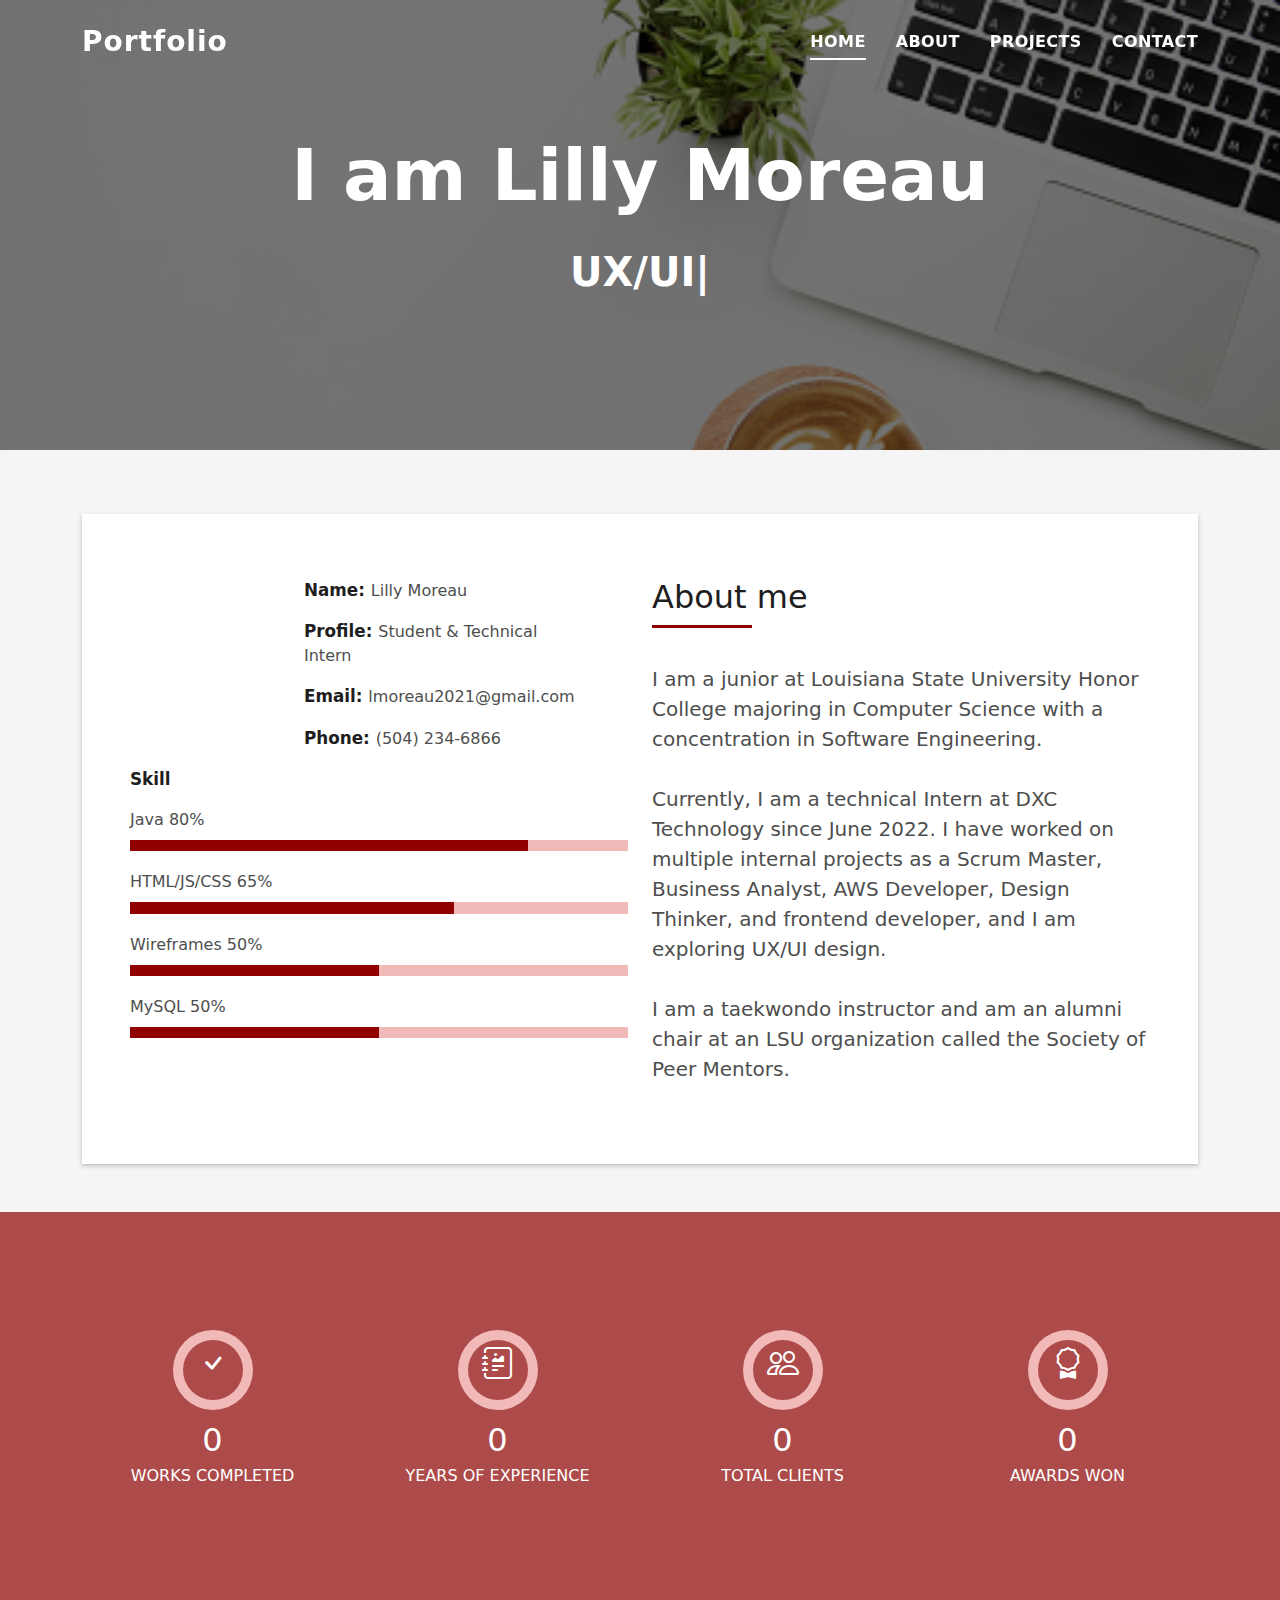
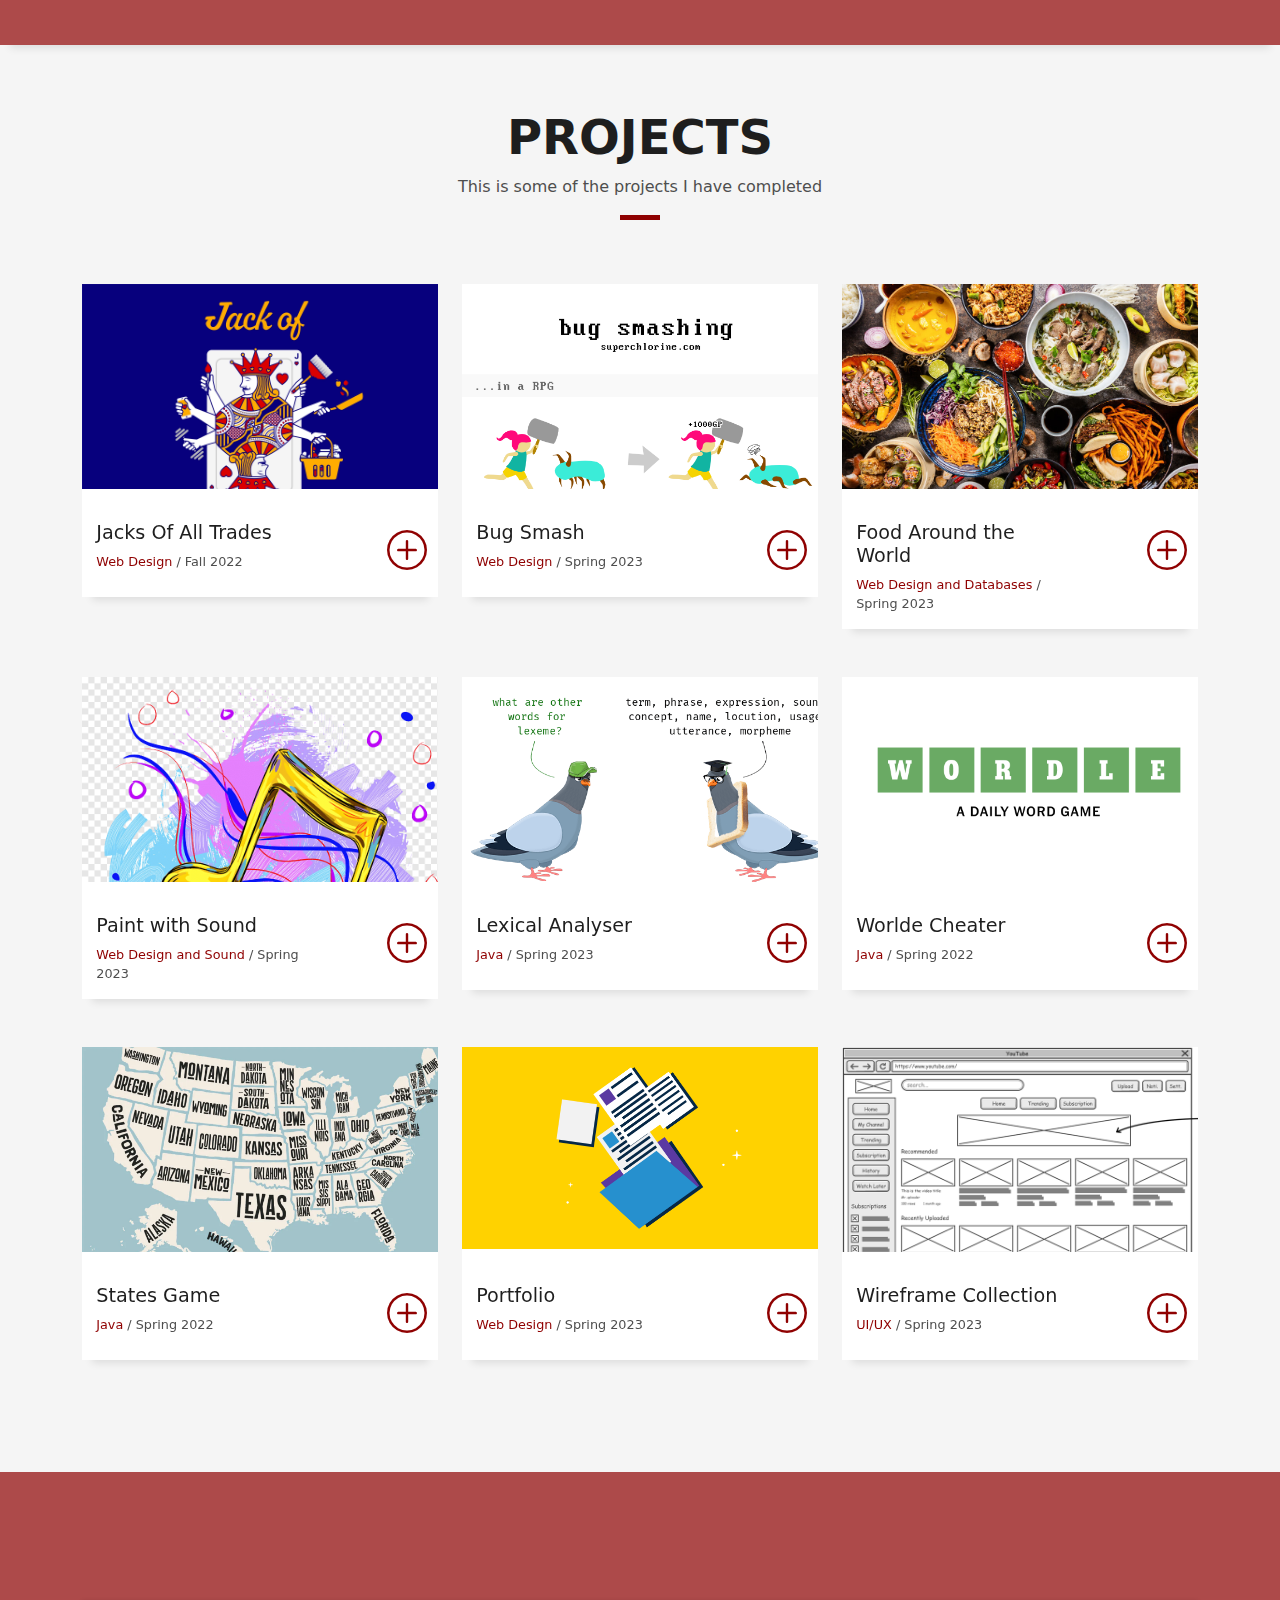
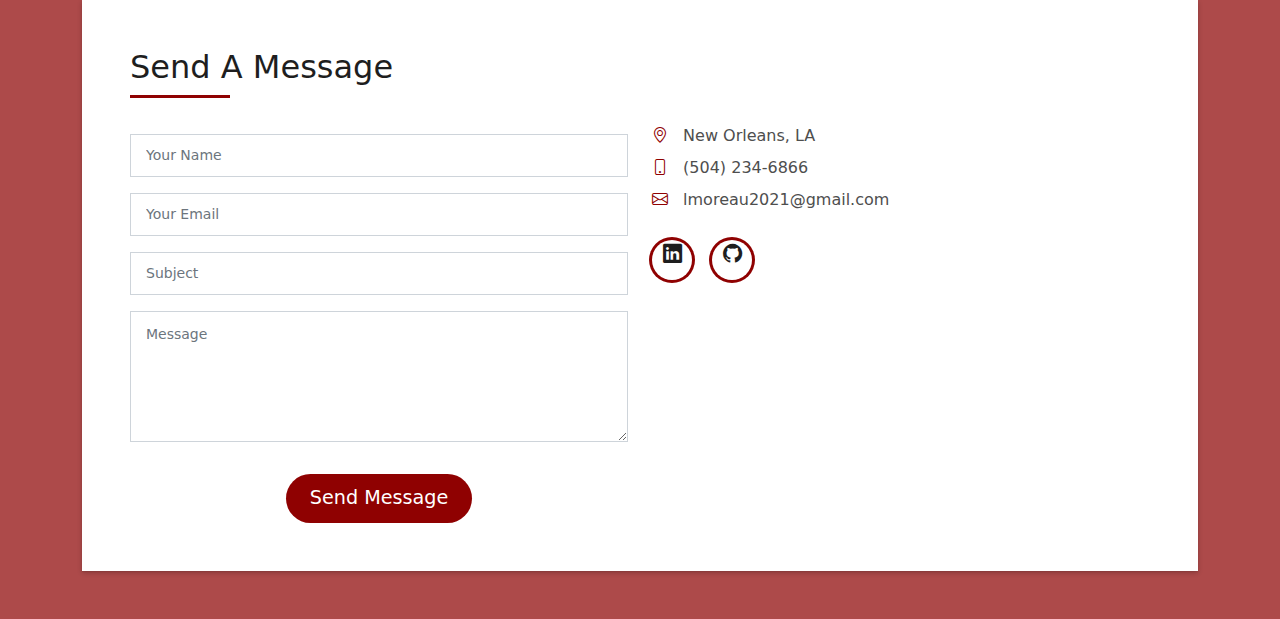
==== index.html @ e2aa398f "intial push version 5" ====
<!DOCTYPE html>
<html lang="en">

<head>
  <meta charset="utf-8">
  <meta content="width=device-width, initial-scale=1.0" name="viewport">

  <title>Lilly's Portfolio</title>
  <meta content="" name="description">
  <meta content="" name="keywords">

  <!-- Favicons -->
  <link href="assets/img/favicon.png" rel="icon">
  <link href="assets/img/apple-touch-icon.png" rel="apple-touch-icon">

  <!-- Vendor CSS Files -->
  <link href="assets/vendor/bootstrap/css/bootstrap.min.css" rel="stylesheet">
  <link href="assets/vendor/bootstrap-icons/bootstrap-icons.css" rel="stylesheet">
  <link href="assets/vendor/glightbox/css/glightbox.min.css" rel="stylesheet">
  <link href="assets/vendor/swiper/swiper-bundle.min.css" rel="stylesheet">

  <!-- Template Main CSS File -->
  <link href="assets/css/style.css" rel="stylesheet">
  
  <script src="assets/js/project.json"></script>
</head>

<body>

  <!-- ======= Header ======= -->
  <header id="header" class="fixed-top">
    <div class="container d-flex align-items-center justify-content-between">

      <h1 class="logo"><a href="index.html">Portfolio</a></h1>
      <!-- Uncomment below if you prefer to use an image logo -->
      <!-- <a href="index.html" class="logo"><img src="assets/img/logo.png" alt="" class="img-fluid"></a>-->

      <nav id="navbar" class="navbar">
        <ul>
          <li><a class="nav-link scrollto active" href="#hero">Home</a></li>
          <li><a class="nav-link scrollto" href="#about">About</a></li>
          <li><a class="nav-link scrollto" href="#projects">Projects</a></li>
          <li><a class="nav-link scrollto" href="#contact">Contact</a></li>
        </ul>
        <i class="bi bi-list mobile-nav-toggle"></i>
      </nav><!-- .navbar -->

    </div>
  </header><!-- End Header -->

  <!-- ======= Hero Section ======= -->
  <div id="hero" class="hero route bg-image" style="background-image: url(assets/img/background.jpg); max-height: 450px">
    <div class="overlay-itro"></div>
    <div class="hero-content display-table">
      <div class="table-cell">
        <div class="container">
          <!--<p class="display-6 color-d">Hello, world!</p>-->
          <h1 class="hero-title mb-4">I am Lilly Moreau</h1>
          <p class="hero-subtitle"><span class="typed" data-typed-items="UX/UI Designer, Developer, Student, Creator, Programmer, Scrum Master"></span></p>
          <!-- <p class="pt-3"><a class="btn btn-primary btn js-scroll px-4" href="#about" role="button">Learn More</a></p> -->
        </div>
      </div>
    </div>
  </div><!-- End Hero Section -->

  <main id="main">

    <!-- ======= About Section ======= -->
    <section id="about" class="about-mf sect-pt4 route">
      <div class="container">
        <div class="row">
          <div class="col-sm-12">
            <div class="box-shadow-full">
              <div class="row">
                <div class="col-md-6">
                  <div class="row">
                    <div class="col-sm-6 col-md-4">
                      <div class="about-img">
                        <img src="assets/img/profile.jpg" class="img-fluid rounded b-shadow-a" alt="">
                      </div>
                    </div>
                    <div class="col-sm-6 col-md-7">
                      <div class="about-info">
                        <p><span class="title-s">Name: </span> <span>Lilly Moreau</span></p>
                        <p><span class="title-s">Profile: </span> <span>Student & Technical Intern</span></p>
                        <p><span class="title-s">Email: </span> <span>lmoreau2021@gmail.com</span></p>
                        <p><span class="title-s">Phone: </span> <span>(504) 234-6866</span></p>
                      </div>
                    </div>
                  </div>
                  <div class="skill-mf">
                    <p class="title-s">Skill</p>
                    <span>Java</span> <span class="pull-right">80%</span>
                    <div class="progress">
                      <div class="progress-bar" role="progressbar" style="width: 80%;" aria-valuenow="85" aria-valuemin="0" aria-valuemax="100"></div>
                    </div>
                    <span>HTML/JS/CSS</span> <span class="pull-right">65%</span>
                    <div class="progress">
                      <div class="progress-bar" role="progressbar" style="width: 65%" aria-valuenow="75" aria-valuemin="0" aria-valuemax="100"></div>
                    </div>
                    <span>Wireframes</span> <span class="pull-right">50%</span>
                    <div class="progress">
                      <div class="progress-bar" role="progressbar" style="width: 50%" aria-valuenow="50" aria-valuemin="0" aria-valuemax="100"></div>
                    </div>
                    <span>MySQL</span> <span class="pull-right">50%</span>
                    <div class="progress">
                      <div class="progress-bar" role="progressbar" style="width: 50%" aria-valuenow="90" aria-valuemin="0" aria-valuemax="100"></div>
                    </div>
                  </div>
                </div>
                <div class="col-md-6">
                  <div class="about-me pt-4 pt-md-0">
                    <div class="title-box-2">
                      <h5 class="title-left">
                        About me
                      </h5>
                    </div>
                    <p class="lead">
                      I am a junior at Louisiana State University Honor College majoring in Computer Science with a concentration in Software Engineering. <br><br>Currently, I am a technical Intern at DXC Technology since June 2022. I have worked on multiple internal projects as a Scrum Master, Business Analyst, AWS Developer, Design Thinker, and frontend developer, and I am exploring UX/UI design. <br><br>I am a taekwondo instructor and am an alumni chair at an LSU organization called the Society of Peer Mentors.
                    </p>
    
                  </div>
                </div>
              </div>
            </div>
          </div>
        </div>
      </div>
    </section><!-- End About Section -->

    <!-- ======= Counter Section ======= -->
    <div class="section-counter paralax-mf bg-image" style="background-image: url(assets/img/counters-bg.jpg)">
      <div class="overlay-mf"></div>
      <div class="container position-relative">
        <div class="row">
          <div class="col-sm-3 col-lg-3">
            <div class="counter-box counter-box pt-4 pt-md-0">
              <div class="counter-ico">
                <span class="ico-circle"><i class="bi bi-check"></i></span>
              </div>
              <div class="counter-num">
                <p data-purecounter-start="0" data-purecounter-end="50" data-purecounter-duration="1" class="counter purecounter"></p>
                <span class="counter-text">WORKS COMPLETED</span>
              </div>
            </div>
          </div>
          <div class="col-sm-3 col-lg-3">
            <div class="counter-box pt-4 pt-md-0">
              <div class="counter-ico">
                <span class="ico-circle"><i class="bi bi-journal-richtext"></i></span>
              </div>
              <div class="counter-num">
                <p data-purecounter-start="0" data-purecounter-end="5" data-purecounter-duration="1" class="counter purecounter"></p>
                <span class="counter-text">YEARS OF EXPERIENCE</span>
              </div>
            </div>
          </div>
          <div class="col-sm-3 col-lg-3">
            <div class="counter-box pt-4 pt-md-0">
              <div class="counter-ico">
                <span class="ico-circle"><i class="bi bi-people"></i></span>
              </div>
              <div class="counter-num">
                <p data-purecounter-start="0" data-purecounter-end="3" data-purecounter-duration="1" class="counter purecounter"></p>
                <span class="counter-text">TOTAL CLIENTS</span>
              </div>
            </div>
          </div>
          <div class="col-sm-3 col-lg-3">
            <div class="counter-box pt-4 pt-md-0">
              <div class="counter-ico">
                <span class="ico-circle"><i class="bi bi-award"></i></span>
              </div>
              <div class="counter-num">
                <p data-purecounter-start="0" data-purecounter-end="28" data-purecounter-duration="1" class="counter purecounter"></p>
                <span class="counter-text">AWARDS WON</span>
              </div>
            </div>
          </div>
        </div>
      </div>
    </div><!-- End Counter Section -->

    <!-- ======= Portfolio Section ======= -->
    <section id="projects" class="portfolio-mf sect-pt4 route">
      <div class="container">
        <div class="row">
          <div class="col-sm-12">
            <div class="title-box text-center">
              <h3 class="title-a">
                Projects
              </h3>
              <p class="subtitle-a">
                This is some of the projects I have completed
              </p>
              <div class="line-mf"></div>
            </div>
          </div>
        </div>
        <div class="row">
          <div id="projects-list"></div>
          <script>
            fetch("assets/js/project.json")
              .then(response => response.json())
              .then(data => {
                const projectsList1 = document.getElementById("projects-list");
                let count = 0;
                let row;
                for (const project in data) {
                  const projectData = data[project];
                  if (count % 3 === 0) {
                    row = document.createElement("div");
                    row.className = "row";
                    projectsList1.appendChild(row);
                  }
                  const projectElement = document.createElement("div");
                  projectElement.className = "col-md-4";
                  console.log(project)
                  projectElement.innerHTML = 
                  `                
                      <div class="work-box">
                        <a href="assets/img/${projectData.img}" data-gallery="portfolioGallery" class="portfolio-lightbox">
                          <div class="work-img">
                            <img src="assets/img/${projectData.img}" alt="" class="img-fluid">
                          </div>
                        </a>
                        <div class="work-content">
                          <div class="row">
                            <div class="col-sm-8">
                              <h2 class="w-title">${projectData.title}</h2>
                              <div class="w-more">
                                <span class="w-ctegory">${projectData.category}</span> / <span class="w-date">${projectData.date}</span>
                              </div>
                            </div>
                            <div class="col-sm-4">
                              <div class="w-like">
                                <a href="portfolio-details.html?${project}"> <span class="bi bi-plus-circle"></span></a>
                              </div>
                            </div>
                          </div>
                        </div>
                      </div>
                   
                  `;
                  row.appendChild(projectElement);
                  count++;
              }          
              }).catch(error => console.error(error));
              
     
        </script>
      
        </div>
      </div>
    </section><!-- End Portfolio Section -->
    
    <!-- ======= Testimonials Section =======
    <div class="testimonials paralax-mf bg-image" style="background-image: url(assets/img/overlay-bg.jpg)">
      <div class="overlay-mf"></div>
      <div class="container">
        <div class="row">
          <div class="col-md-12">

            <div class="testimonials-slider swiper" data-aos="fade-up" data-aos-delay="100">
              <div class="swiper-wrapper">

                <div class="swiper-slide">
                  <div class="testimonial-box">
                    <div class="author-test">
                      <img src="assets/img/testimonial-2.jpg" alt="" class="rounded-circle b-shadow-a">
                      <span class="author">Xavi Alonso</span>
                    </div>
                    <div class="content-test">
                      <p class="description lead">
                        Curabitur arcu erat, accumsan id imperdiet et, porttitor at sem. Lorem ipsum dolor sit amet,
                        consectetur adipiscing elit.
                      </p>
                    </div>
                  </div>
                </div>

                <div class="swiper-slide">
                  <div class="testimonial-box">
                    <div class="author-test">
                      <img src="assets/img/testimonial-4.jpg" alt="" class="rounded-circle b-shadow-a">
                      <span class="author">Marta Socrate</span>
                    </div>
                    <div class="content-test">
                      <p class="description lead">
                        Curabitur arcu erat, accumsan id imperdiet et, porttitor at sem. Lorem ipsum dolor sit amet,
                        consectetur adipiscing elit.
                      </p>
                    </div>
                  </div>
                </div>
              </div>
              <div class="swiper-pagination"></div>
            </div>
          <div id="testimonial-mf" class="owl-carousel owl-theme">
          
        </div> 
          </div>
        </div>
      </div>
    </div> End Testimonials Section -->

    <!-- ======= Contact Section ======= -->
    <section id="contact" class="paralax-mf footer-paralax bg-image sect-mt4 route" style="background-image: url(assets/img/overlay-bg.jpg)">
      <div class="overlay-mf"></div>
      <div class="container">
        <div class="row">
          <div class="col-sm-12">
            <div class="contact-mf">
              <div id="contact" class="box-shadow-full">
                <div class="row">
                  <div class="col-md-6">
                    <div class="title-box-2">
                      <h5 class="title-left">
                        Send A Message
                      </h5>
                    </div>
                    <div>
                      <form action="forms/contact.php" method="post" role="form" class="php-email-form">
                        <div class="row">
                          <div class="col-md-12 mb-3">
                            <div class="form-group">
                              <input type="text" name="name" class="form-control" id="name" placeholder="Your Name" required>
                            </div>
                          </div>
                          <div class="col-md-12 mb-3">
                            <div class="form-group">
                              <input type="email" class="form-control" name="email" id="email" placeholder="Your Email" required>
                            </div>
                          </div>
                          <div class="col-md-12 mb-3">
                            <div class="form-group">
                              <input type="text" class="form-control" name="subject" id="subject" placeholder="Subject" required>
                            </div>
                          </div>
                          <div class="col-md-12">
                            <div class="form-group">
                              <textarea class="form-control" name="message" rows="5" placeholder="Message" required></textarea>
                            </div>
                          </div>
                          <div class="col-md-12 text-center my-3">
                            <div class="loading">Loading</div>
                            <div class="error-message"></div>
                            <div class="sent-message">Your message has been sent. Thank you!</div>
                          </div>
                          <div class="col-md-12 text-center">
                            <button type="submit" class="button button-a button-big button-rouded">Send Message</button>
                          </div>
                        </div>
                      </form>
                    </div>
                  </div>
                  <div class="col-md-6">
                    <br>
                    <br>
                    <br>
                    <div class="more-info">
                      <ul class="list-ico">
                        <li><span class="bi bi-geo-alt"></span> New Orleans, LA</li>
                        <li><span class="bi bi-phone"></span> (504) 234-6866</li>
                        <li><span class="bi bi-envelope"></span> lmoreau2021@gmail.com</li>
                      </ul>
                    </div>
                    <div class="socials">
                      <ul>
                        <li><a href="https://www.linkedin.com/in/lillian-moreau-697a34224/"><span class="ico-circle"><i class="bi bi-linkedin"></i></span></a></li>
                        <li><a href="https://github.com/lmoreau21"><span class="ico-circle"><i class="bi bi-github"></i></span></a></li>
                      </ul>
                    </div>
                  </div>
                </div>
              </div>
            </div>
          </div>
        </div>
      </div>
    </section><!-- End Contact Section -->

  </main><!-- End #main -->


  <div id="preloader"></div>
  <a href="#" class="back-to-top d-flex align-items-center justify-content-center"><i class="bi bi-arrow-up-short"></i></a>

  <!-- Vendor JS Files -->
  <script src="assets/vendor/purecounter/purecounter_vanilla.js"></script>
  <script src="assets/vendor/bootstrap/js/bootstrap.bundle.min.js"></script>
  <script src="assets/vendor/glightbox/js/glightbox.min.js"></script>
  <script src="assets/vendor/swiper/swiper-bundle.min.js"></script>
  <script src="assets/vendor/typed.js/typed.min.js"></script>
  <script src="assets/vendor/php-email-form/validate.js"></script>

  <!-- Template Main JS File -->
  <script src="assets/js/main.js"></script>
  
  <script src="assets/js/project.json"></script>

</body>

</html>
---- assets/css/style.css ----
/**
* Template Name: DevFolio
* Updated: Mar 09 2023 with Bootstrap v5.2.3
* Template URL: https://bootstrapmade.com/devfolio-bootstrap-portfolio-html-template/
* Author: BootstrapMade.com
* License: https://bootstrapmade.com/license/
*/

/*--------------------------------------------------------------
# General
--------------------------------------------------------------*/
/* Hide scrollbar for Chrome, Safari and Opera */
.example::-webkit-scrollbar {
  display: none;
}

/* Hide scrollbar for IE, Edge and Firefox */
.example {
  -ms-overflow-style: none;  /* IE and Edge */
  scrollbar-width: none;  /* Firefox */
}

body {
  background-color: #f5f5f5;
  color: #4e4e4e;

}

h1,
h2,
h3,
h4,
h5,
h6 {
  color: #1e1e1e;
}

a {
  color: #1e1e1e;
  text-decoration: none;
  transition: all 0.5s ease-in-out;
}

a:hover {
  color: #8f0101;
  text-decoration: none;
  transition: all 0.5s ease-in-out;
}

.p-r {
  position: relative;
}

.color-a {
  text-decoration: none;
  color: #8f0101;
}

.color-d {
  color: #f5f5f5;
}

.color-text-a {
  text-decoration: none;
  color: #4e4e4e;
}

.box-shadow,
.card-blog,
.work-box,
.service-box,
.paralax-mf {
  box-shadow: 0 13px 8px -10px rgba(0, 0, 0, 0.1);
}

.box-shadow-a,
.button:hover {
  text-decoration: none;
  box-shadow: 0 0 0 4px #cde1f8;
}

.display-5 {
  font-size: 2.5rem;
  font-weight: 300;
  line-height: 1.1;
}

.display-6 {
  font-size: 2rem;
  font-weight: 300;
  line-height: 1.1;
}

.avatar {
  width: 32px;
  height: 32px;
  margin-right: 4px;
  overflow: hidden;
}

.bg-image {
  background-repeat: no-repeat;
  background-attachment: fixed;
  background-size: cover;
  background-position: center center;
}

@media (max-width: 1024px) {
  .bg-image {
    background-attachment: scroll;
  }
}

.overlay-mf {
  background-color: #8f0101;
}

.overlay-mf {
  position: absolute;
  top: 0;
  left: 0px;
  padding: 0;
  height: 100%;
  width: 100%;
  opacity: 0.7;
}

.paralax-mf {
  position: relative;
  padding: 8rem 0;
}

.display-table {
  width: 100%;
  height: 100%;
  display: table;
}

.table-cell {
  display: table-cell;
  vertical-align: middle;
}

/*--/ Sections /--*/
.sect-4 {
  padding: 4rem 0;
}

.sect-pt4 {
  padding-top: 4rem;
}

.sect-mt4 {
  margin-top: 4rem;
}

/*--/ Title s /--*/
.title-s {
  font-weight: 550;
  color: #1e1e1e;
  font-size: 1.05rem;
}

/*--/ Title A /--*/
.title-box {
  margin-bottom: 4rem;
}

.title-a {
  text-decoration: none;
  font-size: 3rem;
  font-weight: bold;
  text-transform: uppercase;
}

.subtitle-a {
  text-decoration: none;
  color: #4e4e4e;
}

.line-mf {
  width: 40px;
  height: 5px;
  background-color: #8f0101;
  margin: 0 auto;
}

/*--/ Title Left /--*/
.title-box-2 {
  margin-bottom: 3rem;
}

.title-left {
  font-size: 2rem;
  position: relative;
}

.title-left:before {
  content: "";
  position: absolute;
  height: 3px;
  background-color: #8f0101;
  width: 100px;
  bottom: -12px;
}

/*------/ Box /------*/
.box-pl2 {
  padding-left: 2rem;
}

.box-shadow-full {
  padding: 3rem 1.25rem;
  position: relative;
  background-color: #fff;
  margin-bottom: 3rem;
  z-index: 2;
  box-shadow: 0 1px 1px 0 rgba(0, 0, 0, 0.06), 0 2px 5px 0 rgba(0, 0, 0, 0.2);
}

@media (min-width: 768px) {
  .box-shadow-full {
    padding: 3rem;
  }
}

/*------/ Socials /------*/
.socials {
  padding: 1.5rem 0;
}

.socials ul li {
  display: inline-block;
}

.socials .ico-circle {
  height: 40px;
  width: 40px;
  font-size: 1.2rem;
  border-radius: 50%;
  line-height: 1.6;
  margin: 0 15px 0 0;
  box-shadow: 0 0 0 3px #8f0101;
  transition: all 500ms ease;
}

.socials .ico-circle:hover {
  background-color: #8f0101;
  color: #fff;
  box-shadow: 0 0 0 3px #cde1f8;
  transition: all 500ms ease;
}

/*------/ Ul resect /------*/
.ul-resect,
.widget-tags ul,
.widget-sidebar .list-sidebar,
.box-comments .list-comments,
.blog-wrapper .post-meta ul,
.list-ico,
.socials ul {
  list-style: none;
  padding-left: 0;
  margin-bottom: 0;
}

.list-ico {
  line-height: 2;
}

.list-ico span {
  color: #8f0101;
  margin-right: 10px;
}

/*------/ Ico Circle /------*/
.ico-circle {
  height: 100px;
  width: 100px;
  font-size: 2rem;
  border-radius: 50%;
  line-height: 1.55;
  margin: 0 auto;
  text-align: center;
  box-shadow: 0 0 0 10px #8f0101;
  display: block;
}

/*------/ Owl Carousel /------*/
.owl-theme .owl-dots {
  text-align: center;
  margin-top: 18px;
}

.owl-theme .owl-dots .owl-dot {
  display: inline-block;
}

.owl-theme .owl-dots .owl-dot span {
  width: 18px;
  height: 7px;
  margin: 5px 5px;
  background: #cde1f8;
  border: 0px solid #cde1f8;
  display: block;
  transition: all 0.6s ease-in-out;
  cursor: pointer;
}

.owl-theme .owl-dots .owl-dot:hover span {
  background-color: #cde1f8;
}

.owl-theme .owl-dots .owl-dot.active span {
  background-color: #1B1B1B;
  width: 25px;
}

/*--/ Scrolltop s /--*/
.scrolltop-mf {
  position: relative;
  display: none;
}

.scrolltop-mf span {
  z-index: 999;
  position: fixed;
  width: 42px;
  height: 42px;
  background-color: #8f0101;
  opacity: 0.7;
  font-size: 1.6rem;
  line-height: 1.5;
  text-align: center;
  color: #fff;
  top: auto;
  left: auto;
  right: 30px;
  bottom: 50px;
  cursor: pointer;
  border-radius: 50%;
}

/*--------------------------------------------------------------
# Back to top button
--------------------------------------------------------------*/
.back-to-top {
  position: fixed;
  visibility: hidden;
  opacity: 0;
  right: 15px;
  bottom: 15px;
  z-index: 996;
  background: #8f0101;
  width: 40px;
  height: 40px;
  border-radius: 50px;
  transition: all 0.4s;
}

.back-to-top i {
  font-size: 28px;
  color: #fff;
  line-height: 0;
}

.back-to-top:hover {
  background: #8f0101;
  color: #fff;
}

.back-to-top.active {
  visibility: visible;
  opacity: 1;
}

/*------/ Prelaoder /------*/
#preloader {
  position: fixed;
  top: 0;
  left: 0;
  right: 0;
  bottom: 0;
  z-index: 9999;
  overflow: hidden;
  background: #fff;
}

#preloader:before {
  content: "";
  position: fixed;
  top: calc(50% - 30px);
  left: calc(50% - 30px);
  border: 6px solid #f2f2f2;
  border-top: 6px solid #8f0101;
  border-radius: 50%;
  width: 60px;
  height: 60px;
  animation: animate-preloader 1s linear infinite;
}

@keyframes animate-preloader {
  0% {
    transform: rotate(0deg);
  }

  100% {
    transform: rotate(360deg);
  }
}

/*------/ Button /------*/
.button {
  display: inline-block;
  padding: 0.3rem 0.6rem;
  text-align: center;
  vertical-align: middle;
  -webkit-user-select: none;
  -moz-user-select: none;
  user-select: none;
  font-size: 1rem;
  border-radius: 0.3rem;
  border: 1px solid transparent;
  transition: all 500ms ease;
  cursor: pointer;
}

.button:focus {
  outline: 0;
}

.button:hover {
  background-color: #8f0101;
  color: #fff;
  transition: all 500ms ease;
}

.button-a {
  text-decoration: none;
  background-color: #8f0101;
  color: #fff;
  border-color: #cde1f8;
}

.button-big {
  padding: 0.9rem 2.3rem;
  font-size: 1.2rem;
}

.button-rouded {
  border-radius: 5rem;
}

.btn-lg {
  padding: 0.5rem 1rem;
  font-size: 1.25rem;
  line-height: 1.5;
  border-radius: 0.3rem;
}

/*--------------------------------------------------------------
# Header
--------------------------------------------------------------*/
#header {
  transition: all 0.5s;
  z-index: 997;
  padding: 20px 0;
}

#header .logo {
  font-size: 28px;
  margin: 0;
  padding: 0;
  font-weight: 600;
  letter-spacing: 1px;
}

#header .logo a {
  color: #fff;
}

#header .logo img {
  max-height: 40px;
}

#header.header-scrolled {
  background: rgba(0, 0, 0, 0.9);
  padding: 12px 0;
}

/*--------------------------------------------------------------
# Navigation Menu
--------------------------------------------------------------*/
/**
* Desktop Navigation 
*/
.navbar {
  padding: 0;
}

.navbar ul {
  margin: 0;
  padding: 0;
  display: flex;
  list-style: none;
  align-items: center;
}

.navbar li {
  position: relative;
}

.navbar>ul>li {
  white-space: nowrap;
  padding: 10px 0 10px 30px;
}

.navbar a,
.navbar a:focus {
  display: flex;
  align-items: center;
  justify-content: space-between;
  color: #fff;
  font-size: 16px;
  font-weight: 600;
  padding: 0;
  white-space: nowrap;
  transition: 0.3s;
  letter-spacing: 0.4px;
  position: relative;
  text-transform: uppercase;
}

.navbar a i,
.navbar a:focus i {
  font-size: 12px;
  line-height: 0;
  margin-left: 5px;
}

.navbar>ul>li>a:before {
  content: "";
  position: absolute;
  width: 100%;
  height: 2px;
  bottom: -6px;
  left: 0;
  width: 0;
  background-color: #fff;
  visibility: hidden;
  transition: all 0.3s ease-in-out 0s;
}

.navbar a:hover:before,
.navbar li:hover>a:before,
.navbar .active:before {
  visibility: visible;
  width: 100%;
}

.navbar a:hover,
.navbar .active,
.navbar .active:focus,
.navbar li:hover>a {
  color: #fff;
}

/**
* Mobile Navigation 
*/
.mobile-nav-toggle {
  color: #fff;
  font-size: 28px;
  cursor: pointer;
  display: none;
  line-height: 0;
  transition: 0.5s;
}

@media (max-width: 600px) {
  .mobile-nav-toggle {
    display: block;
  }

  .navbar ul {
    display: none;
  }
}

.navbar-mobile {
  position: fixed;
  overflow: hidden;
  top: 0;
  width: 150px;
  height: 260px;
  right: 0;
  
  background: rgba(78, 78, 78, 0.9);
  transition: 0.3s;
  z-index: 999;
}

.navbar-mobile .mobile-nav-toggle {
  position: absolute;
  top: 15px;
  right: 15px;
}

.navbar-mobile ul {
  display: block;
  position: absolute;
  top: 55px;
  right: 15px;
  bottom: 15px;
  left: 15px;
  padding: 10px 0;
  background-color: #fff;
  overflow-y: auto;
  transition: 0.3s;
}

.navbar-mobile>ul>li {
  padding: 0;
}

.navbar-mobile a:hover:before,
.navbar-mobile li:hover>a:before,
.navbar-mobile .active:before {
  visibility: hidden;
}

.navbar-mobile a,
.navbar-mobile a:focus {
  padding: 10px 20px;
  font-size: 15px;
  color: #4e4e4e;
}

.navbar-mobile a:hover,
.navbar-mobile .active,
.navbar-mobile li:hover>a {
  color: #8f0101;
}

.navbar-mobile .getstarted,
.navbar-mobile .getstarted:focus {
  margin: 15px;
}

/*--------------------------------------------------------------
# Hero Section
--------------------------------------------------------------*/
.hero {
  height: 100vh;
  position: relative;
  color: #fff;
}

.hero .hero-content {
  text-align: center;
  position: absolute;
}

.hero .overlay-itro {
  background-color: rgba(0, 0, 0, 0.6);
  position: absolute;
  top: 0;
  left: 0px;
  padding: 0;
  height: 100%;
  width: 100%;
  opacity: 0.9;
}

.hero .hero-title {
  color: #fff;
  font-weight: 600;
  font-size: 3rem;
}

@media (min-width: 768px) {
  .hero .hero-title {
    font-size: 4.5rem;
  }
}

.hero .hero-subtitle {
  font-size: 1.5rem;
  font-weight: 600;
}

@media (min-width: 768px) {
  .hero .hero-subtitle {
    font-size: 2.5rem;
  }
}

.hero .text-slider-items {
  display: none;
}

.hero-single {
  height: 350px;
}

.hero-single .hero-content {
  margin-top: 30px;
}

.hero-single .hero-title {
  text-transform: uppercase;
  font-size: 3rem;
}

@media (min-width: 768px) {
  .hero-single .hero-title {
    font-size: 3.5rem;
  }
}

.hero-single .breadcrumb {
  background-color: transparent;
  color: #8f0101;
}

.hero-single .breadcrumb .breadcrumb-item:before {
  color: #cde1f8;
}

.hero-single .breadcrumb .breadcrumb-item.active {
  color: #cde1f8;
}

.hero-single .breadcrumb a {
  color: #fff;
}

/*--------------------------------------------------------------
# About
--------------------------------------------------------------*/
.about-mf .box-shadow-full {
  padding-top: 4rem;
  padding-bottom: 4rem;
}

.about-mf .about-img {
  margin-bottom: 2rem;
 
}

.about-mf .about-img img {
  margin-left: 10px;
  max-height: 200px;
  
}

@media (min-width: 780px) {
  .about-mf .box-pl2 {
    margin-top: 3rem;
    padding-left: 0rem;
  }
}

.skill-mf span {
  color: #4e4e4e;
}

.skill-mf .progress {
  background-color: #f2b9b9;
  margin: 0.5rem 0 1.2rem 0;
  border-radius: 0;
  height: 0.7rem;
}

.skill-mf .progress .progress-bar {
  height: 0.7rem;
  background-color: #8f0101;
}

/*--------------------------------------------------------------
# Services
--------------------------------------------------------------*/
.service-box {
  background-color: #fff;
  padding: 2.5rem 1.3rem;
  border-radius: 1rem;
  margin-bottom: 3rem;
  text-align: center;
}

.service-box:hover .ico-circle {
  transition: all 500ms ease;
  color: #fff;
  background-color: #8f0101;
  box-shadow: 0 0 0 10px #f2b9b9;
}

.service-box .service-ico {
  margin-bottom: 1rem;
  color: #1e1e1e;
}

.service-box .ico-circle {
  transition: all 500ms ease;
  display: inline-flex;
  align-items: center;
  justify-content: center;
}

.service-box .ico-circle i {
  line-height: 0;
  font-size: 40px;
}

.service-box .s-title {
  font-size: 1.4rem;
  text-transform: uppercase;
  text-align: center;
  padding: 0.4rem 0;
}

.service-box .s-description {
  color: #4e4e4e;
}

/*--------------------------------------------------------------
# Counter
--------------------------------------------------------------*/
.counter-box {
  color: #fff;
  text-align: center;
}

@media (min-width: 577px) {
  .counter-box {
    margin-bottom: 1.8rem;
  }
}

.counter-ico {
  margin-bottom: 1rem;
}

.counter-ico .ico-circle {
  height: 60px;
  width: 60px;
  line-height: 1.5;
  box-shadow: 0 0 0 10px #f2b9b9;
}

.counter-num .counter {
  font-size: 2rem;
  margin-bottom: 0;
}

/*--------------------------------------------------------------
# Portfolio
--------------------------------------------------------------*/
.work-box {
  margin-bottom: 3rem;
  -webkit-backface-visibility: hidden;
  backface-visibility: hidden;
  background-color: #fff;
  min-height: 300px;
  overflow: hidden;
}

.work-box:hover img {
  transform: scale(1.3);
}
@media (min-width: 780px) {
.work-img {
  display: block;
  overflow: hidden;
  height: 16vw;
  width: 105%;
}}
@media (max-width: 780px) {
  .work-img {
    display: block;
    overflow: hidden;
    height: 80%;
    width: 100%;
  }
}

.work-img img {
  transition: all 1s;
}

.work-content {
  padding: 2rem 3% 1rem 4%;
  
}

.work-content .w-more {
  color: #4e4e4e;
  font-size: 0.8rem;
}

.work-content .w-more .w-ctegory {
  color: #8f0101;
}

.work-content .w-like {
  font-size: 2.5rem;
  color: #8f0101;
  float: right;
}

.work-content .w-like a {
  color: #8f0101;
}

.work-content .w-like .num-like {
  font-size: 0.7rem;
}

.w-title {
  font-size: 1.2rem;
}

/*--------------------------------------------------------------
# Portfolio Details
--------------------------------------------------------------*/
.portfolio-details {
  padding-top: 40px;
  
}

.portfolio-details .portfolio-details-slider img {
  width: 100%;
  max-height: 100%;
  overflow: hidden;

}

.portfolio-details .portfolio-details-slider .swiper-pagination {
  margin-top: 20px;
  position: relative;
}

.portfolio-details .portfolio-details-slider .swiper-pagination .swiper-pagination-bullet {
  width: 12px;
  height: 12px;
  background-color: #fff;
  opacity: 1;
  border: 1px solid #8f0101;
}

.portfolio-details .portfolio-details-slider .swiper-pagination .swiper-pagination-bullet-active {
  background-color: #8f0101;
}

.portfolio-details .portfolio-info {
  padding: 30px;
  box-shadow: 0px 0 30px rgba(78, 78, 78, 0.08);
  margin-top: 30px;
}

.portfolio-details .portfolio-info h3 {
  font-size: 22px;
  font-weight: 700;
  margin-bottom: 20px;
  padding-bottom: 20px;
  border-bottom: 1px solid #eee;
  
}

.portfolio-details .portfolio-info ul {
  list-style: none;
  padding: 0;
  font-size: 15px;
  
}

.portfolio-details .portfolio-info ul li+li {
  margin-top: 10px;
}

.portfolio-details .portfolio-description {
  padding-top: 30px;
}

.portfolio-details .portfolio-description h2 {
  font-size: 26px;
  font-weight: 700;
  margin-bottom: 20px;
}

.portfolio-details .portfolio-description p {
  padding: 0;
}

/*--------------------------------------------------------------
# Testimonials
--------------------------------------------------------------*/
.testimonial-box {
  color: #fff;
  text-align: center;
}

.testimonial-box .author-test {
  margin-top: 1rem;
}

.testimonial-box .author-test img {
  margin: 0 auto;
}

.testimonial-box .author {
  color: #fff;
  text-transform: uppercase;
  font-weight: 600;
  margin: 1rem 0;
  display: block;
  font-size: 1.4rem;
}

.testimonial-box .comit {
  font-size: 2rem;
  color: #8f0101;
  background-color: #fff;
  width: 52px;
  height: 52px;
  display: block;
  margin: 0 auto;
  border-radius: 50%;
  line-height: 1.6;
}

@media (min-width: 768px) {
  .testimonial-box .description {
    padding: 0 5rem;
  }
}

@media (min-width: 992px) {
  .testimonial-box .description {
    padding: 0 8rem;
  }
}

@media (min-width: 1200px) {
  .testimonial-box .description {
    padding: 0 13rem;
  }
}

.swiper-pagination {
  margin-top: 20px;
  position: relative;
}

.swiper-pagination .swiper-pagination-bullet {
  width: 12px;
  height: 12px;
  background-color: rgba(255, 255, 255, 0.4);
  opacity: 1;
}

.swiper-pagination .swiper-pagination-bullet-active {
  background-color: #fff;
}

/*--------------------------------------------------------------
# Contact
--------------------------------------------------------------*/
.footer-paralax {
  padding: 4rem 0 0 0;
}

.contact-mf {
  margin-top: 4rem;
}

@media (min-width: 767px) {
  .contact-mf .box-pl2 {
    margin-top: 3rem;
    padding-left: 0rem;
  }
}

.php-email-form .error-message {
  display: none;
  color: #fff;
  background: #ed3c0d;
  text-align: center;
  padding: 15px;
  font-weight: 600;
}

.php-email-form .sent-message {
  display: none;
  color: #fff;
  background: #18d26e;
  text-align: center;
  padding: 15px;
  font-weight: 600;
}

.php-email-form .loading {
  display: none;
  background: #fff;
  text-align: center;
  padding: 15px;
}

.php-email-form .loading:before {
  content: "";
  display: inline-block;
  border-radius: 50%;
  width: 24px;
  height: 24px;
  margin: 0 10px -6px 0;
  border: 3px solid #18d26e;
  border-top-color: #eee;
  animation: animate-loading 1s linear infinite;
}

.php-email-form input,
.php-email-form textarea {
  border-radius: 0;
  box-shadow: none;
  font-size: 14px;
}

.php-email-form input:focus,
.php-email-form textarea:focus {
  border-color: #8f0101;
}

.php-email-form input {
  padding: 10px 15px;
}

.php-email-form textarea {
  padding: 12px 15px;
  margin-bottom: 0;
}

.php-email-form button[type=submit] {
  background: #8f0101;
  border: 0;
  padding: 10px 24px;
  color: #fff;
  transition: 0.4s;
}

.php-email-form button[type=submit]:hover {
  background: #8f0101;
}

@keyframes animate-loading {
  0% {
    transform: rotate(0deg);
  }

  100% {
    transform: rotate(360deg);
  }
}


/*--------------------------------------------------------------
# Footer
--------------------------------------------------------------*/
footer {
  text-align: center;
  color: #fff;
  padding: 25px 0;
  background: #8f0101;
}

footer .copyright {
  margin-bottom: 0.3rem;
}

footer .credits {
  margin-bottom: 0;
}

footer .credits a {
  color: #fff;
}
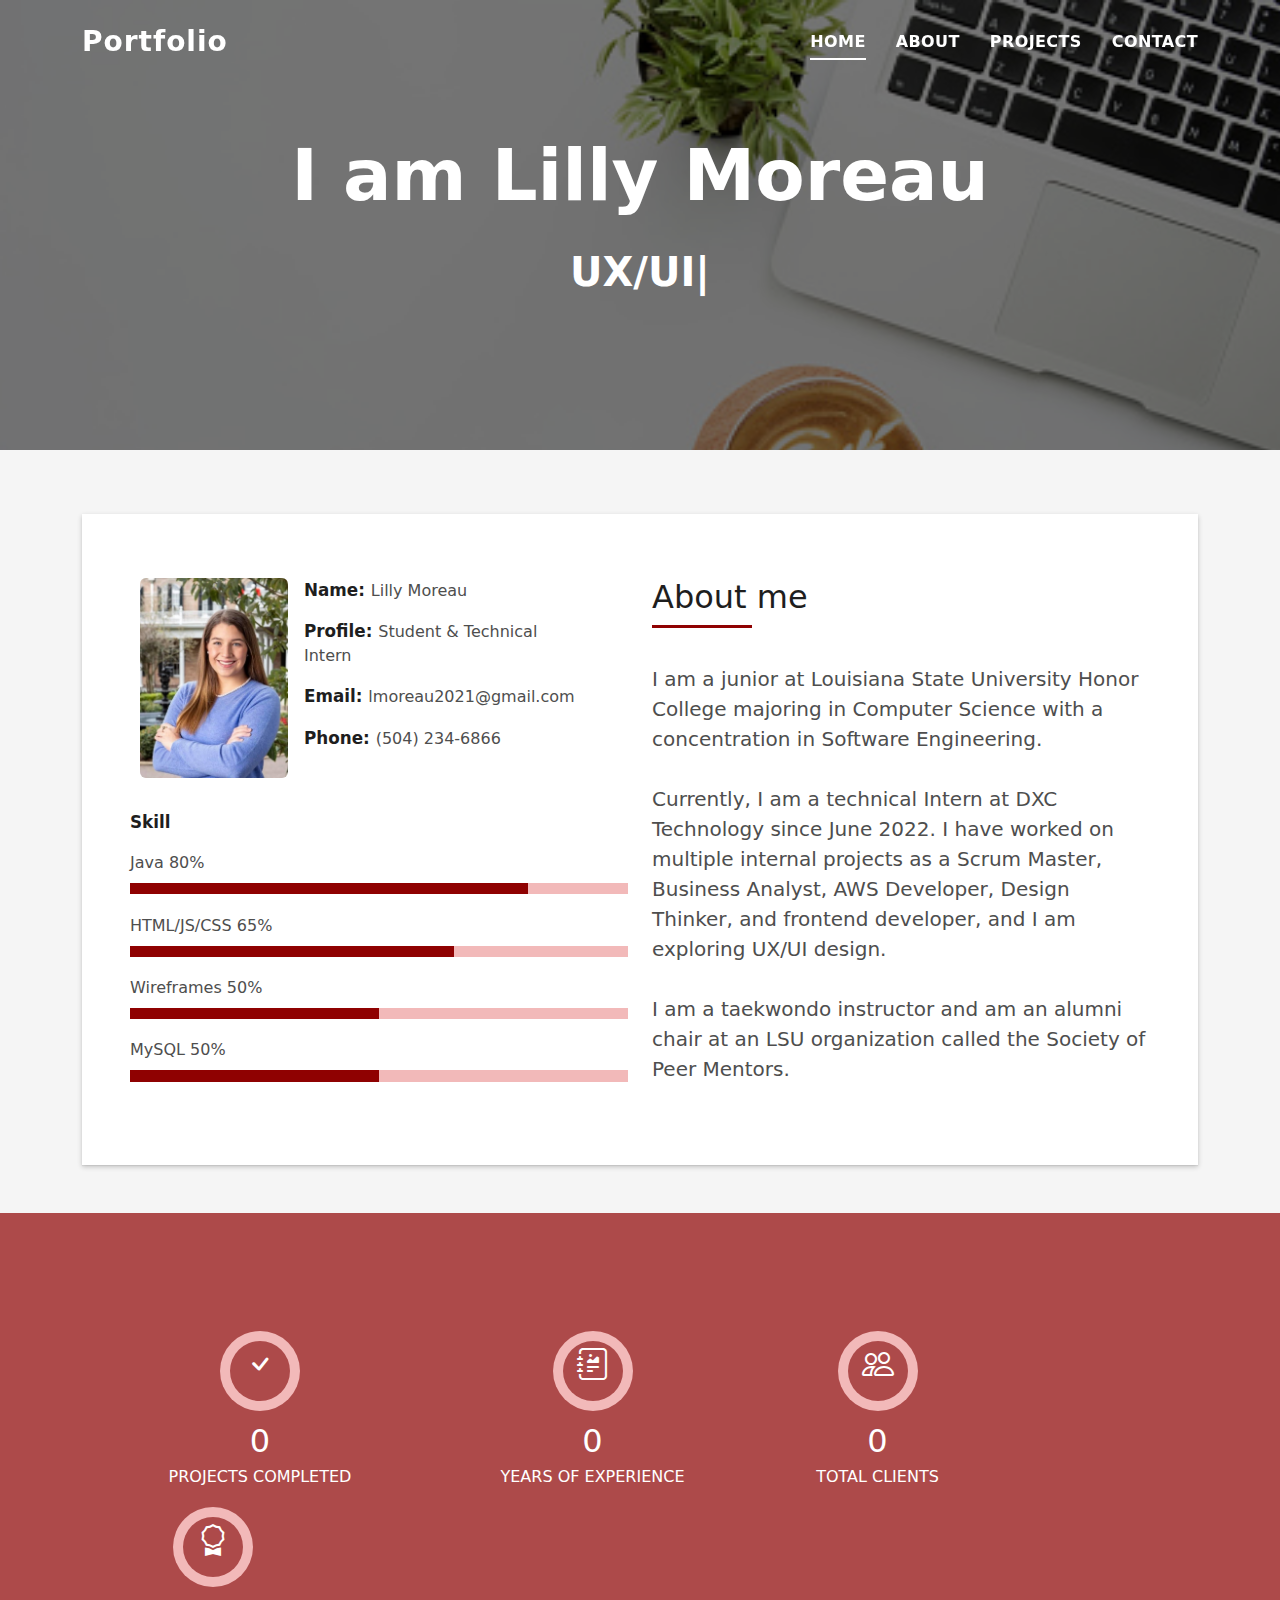
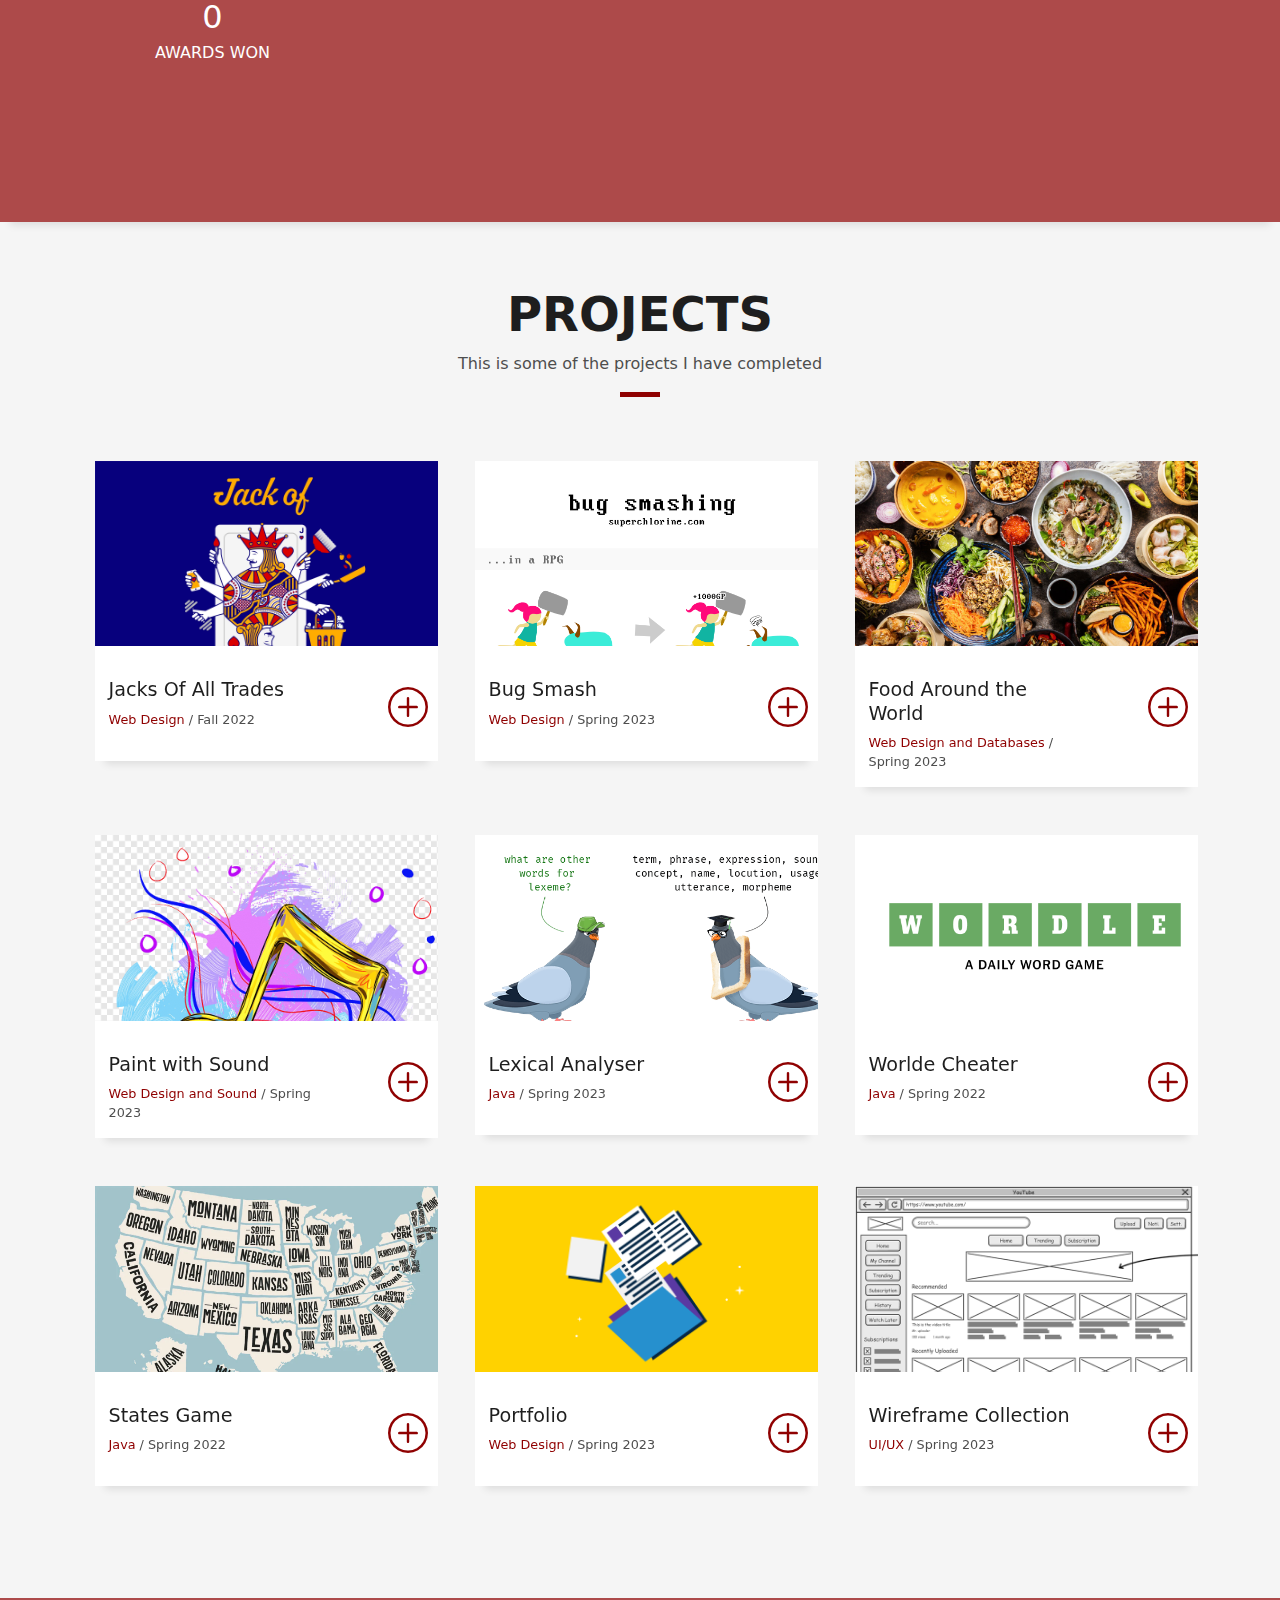
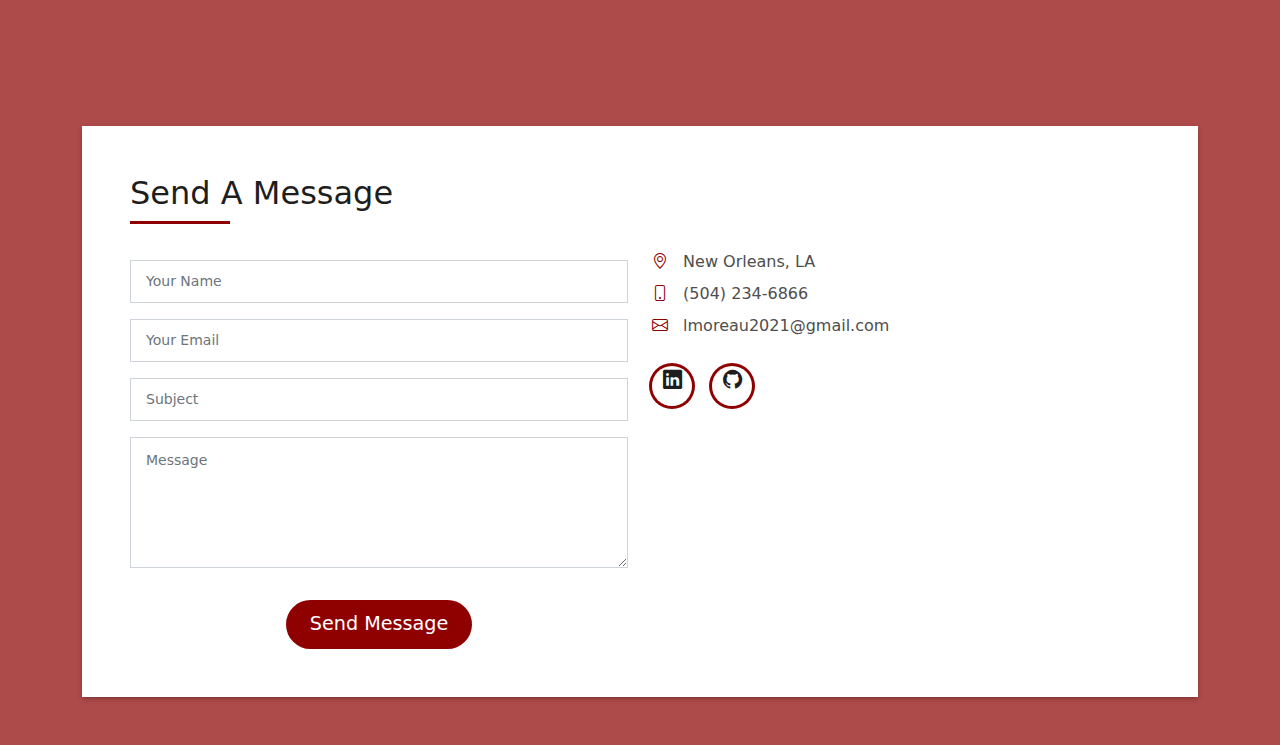
==== commit b7251684: "Needed update" ====
--- a/index.html
+++ b/index.html
@@ -9,32 +9,25 @@
   <meta content="" name="description">
   <meta content="" name="keywords">
 
-  <!-- Favicons -->
   <link href="assets/img/favicon.png" rel="icon">
   <link href="assets/img/apple-touch-icon.png" rel="apple-touch-icon">
 
-  <!-- Vendor CSS Files -->
   <link href="assets/vendor/bootstrap/css/bootstrap.min.css" rel="stylesheet">
   <link href="assets/vendor/bootstrap-icons/bootstrap-icons.css" rel="stylesheet">
   <link href="assets/vendor/glightbox/css/glightbox.min.css" rel="stylesheet">
   <link href="assets/vendor/swiper/swiper-bundle.min.css" rel="stylesheet">
 
-  <!-- Template Main CSS File -->
   <link href="assets/css/style.css" rel="stylesheet">
   
   <script src="assets/js/project.json"></script>
 </head>
 
 <body>
-
-  <!-- ======= Header ======= -->
   <header id="header" class="fixed-top">
     <div class="container d-flex align-items-center justify-content-between">
 
       <h1 class="logo"><a href="index.html">Portfolio</a></h1>
-      <!-- Uncomment below if you prefer to use an image logo -->
-      <!-- <a href="index.html" class="logo"><img src="assets/img/logo.png" alt="" class="img-fluid"></a>-->
-
+   
       <nav id="navbar" class="navbar">
         <ul>
           <li><a class="nav-link scrollto active" href="#hero">Home</a></li>
@@ -43,29 +36,25 @@
           <li><a class="nav-link scrollto" href="#contact">Contact</a></li>
         </ul>
         <i class="bi bi-list mobile-nav-toggle"></i>
-      </nav><!-- .navbar -->
-
+      </nav>
     </div>
-  </header><!-- End Header -->
-
-  <!-- ======= Hero Section ======= -->
-  <div id="hero" class="hero route bg-image" style="background-image: url(assets/img/background.jpg); max-height: 450px">
+  </header>
+    <div id="hero" class="hero route bg-image" style="background-image: url(assets/img/background.jpg); max-height: 450px">
     <div class="overlay-itro"></div>
     <div class="hero-content display-table">
       <div class="table-cell">
         <div class="container">
-          <!--<p class="display-6 color-d">Hello, world!</p>-->
+         
           <h1 class="hero-title mb-4">I am Lilly Moreau</h1>
           <p class="hero-subtitle"><span class="typed" data-typed-items="UX/UI Designer, Developer, Student, Creator, Programmer, Scrum Master"></span></p>
-          <!-- <p class="pt-3"><a class="btn btn-primary btn js-scroll px-4" href="#about" role="button">Learn More</a></p> -->
+       
         </div>
       </div>
     </div>
-  </div><!-- End Hero Section -->
+  </div>
 
   <main id="main">
 
-    <!-- ======= About Section ======= -->
     <section id="about" class="about-mf sect-pt4 route">
       <div class="container">
         <div class="row">
@@ -76,7 +65,7 @@
                   <div class="row">
                     <div class="col-sm-6 col-md-4">
                       <div class="about-img">
-                        <img src="assets/img/profile.jpg" class="img-fluid rounded b-shadow-a" alt="">
+                        <img src="assets/img/profile.png" class="img-fluid rounded b-shadow-a" alt="">
                       </div>
                     </div>
                     <div class="col-sm-6 col-md-7">
@@ -126,21 +115,19 @@
           </div>
         </div>
       </div>
-    </section><!-- End About Section -->
-
-    <!-- ======= Counter Section ======= -->
+    </section>
     <div class="section-counter paralax-mf bg-image" style="background-image: url(assets/img/counters-bg.jpg)">
       <div class="overlay-mf"></div>
       <div class="container position-relative">
         <div class="row">
-          <div class="col-sm-3 col-lg-3">
+          <div class="col-sm-4 col-lg-4">
             <div class="counter-box counter-box pt-4 pt-md-0">
               <div class="counter-ico">
                 <span class="ico-circle"><i class="bi bi-check"></i></span>
               </div>
               <div class="counter-num">
-                <p data-purecounter-start="0" data-purecounter-end="50" data-purecounter-duration="1" class="counter purecounter"></p>
-                <span class="counter-text">WORKS COMPLETED</span>
+                <p data-purecounter-start="0" data-purecounter-end="25" data-purecounter-duration="1" class="counter purecounter"></p>
+                <span class="counter-text">PROJECTS COMPLETED</span>
               </div>
             </div>
           </div>
@@ -150,7 +137,7 @@
                 <span class="ico-circle"><i class="bi bi-journal-richtext"></i></span>
               </div>
               <div class="counter-num">
-                <p data-purecounter-start="0" data-purecounter-end="5" data-purecounter-duration="1" class="counter purecounter"></p>
+                <p data-purecounter-start="0" data-purecounter-end="2" data-purecounter-duration="1" class="counter purecounter"></p>
                 <span class="counter-text">YEARS OF EXPERIENCE</span>
               </div>
             </div>
@@ -172,16 +159,14 @@
                 <span class="ico-circle"><i class="bi bi-award"></i></span>
               </div>
               <div class="counter-num">
-                <p data-purecounter-start="0" data-purecounter-end="28" data-purecounter-duration="1" class="counter purecounter"></p>
+                <p data-purecounter-start="0" data-purecounter-end="12" data-purecounter-duration="1" class="counter purecounter"></p>
                 <span class="counter-text">AWARDS WON</span>
               </div>
             </div>
           </div>
         </div>
       </div>
-    </div><!-- End Counter Section -->
-
-    <!-- ======= Portfolio Section ======= -->
+    </div>
     <section id="projects" class="portfolio-mf sect-pt4 route">
       <div class="container">
         <div class="row">
@@ -378,15 +363,12 @@
           </div>
         </div>
       </div>
-    </section><!-- End Contact Section -->
-
-  </main><!-- End #main -->
-
+    </section>
+  </main>
 
   <div id="preloader"></div>
   <a href="#" class="back-to-top d-flex align-items-center justify-content-center"><i class="bi bi-arrow-up-short"></i></a>
 
-  <!-- Vendor JS Files -->
   <script src="assets/vendor/purecounter/purecounter_vanilla.js"></script>
   <script src="assets/vendor/bootstrap/js/bootstrap.bundle.min.js"></script>
   <script src="assets/vendor/glightbox/js/glightbox.min.js"></script>
@@ -394,7 +376,6 @@
   <script src="assets/vendor/typed.js/typed.min.js"></script>
   <script src="assets/vendor/php-email-form/validate.js"></script>
 
-  <!-- Template Main JS File -->
   <script src="assets/js/main.js"></script>
   
   <script src="assets/js/project.json"></script>
--- a/assets/css/style.css
+++ b/assets/css/style.css
@@ -862,6 +862,8 @@
   backface-visibility: hidden;
   background-color: #fff;
   min-height: 300px;
+  max-width: 90vw;
+  margin-left: 1vw;
   overflow: hidden;
 }
 
@@ -872,7 +874,7 @@
 .work-img {
   display: block;
   overflow: hidden;
-  height: 16vw;
+  height: 14.5vw;
   width: 105%;
 }}
 @media (max-width: 780px) {
@@ -930,7 +932,7 @@
 
 .portfolio-details .portfolio-details-slider img {
   width: 100%;
-  max-height: 100%;
+  max-height: 30vw;
   overflow: hidden;
 
 }
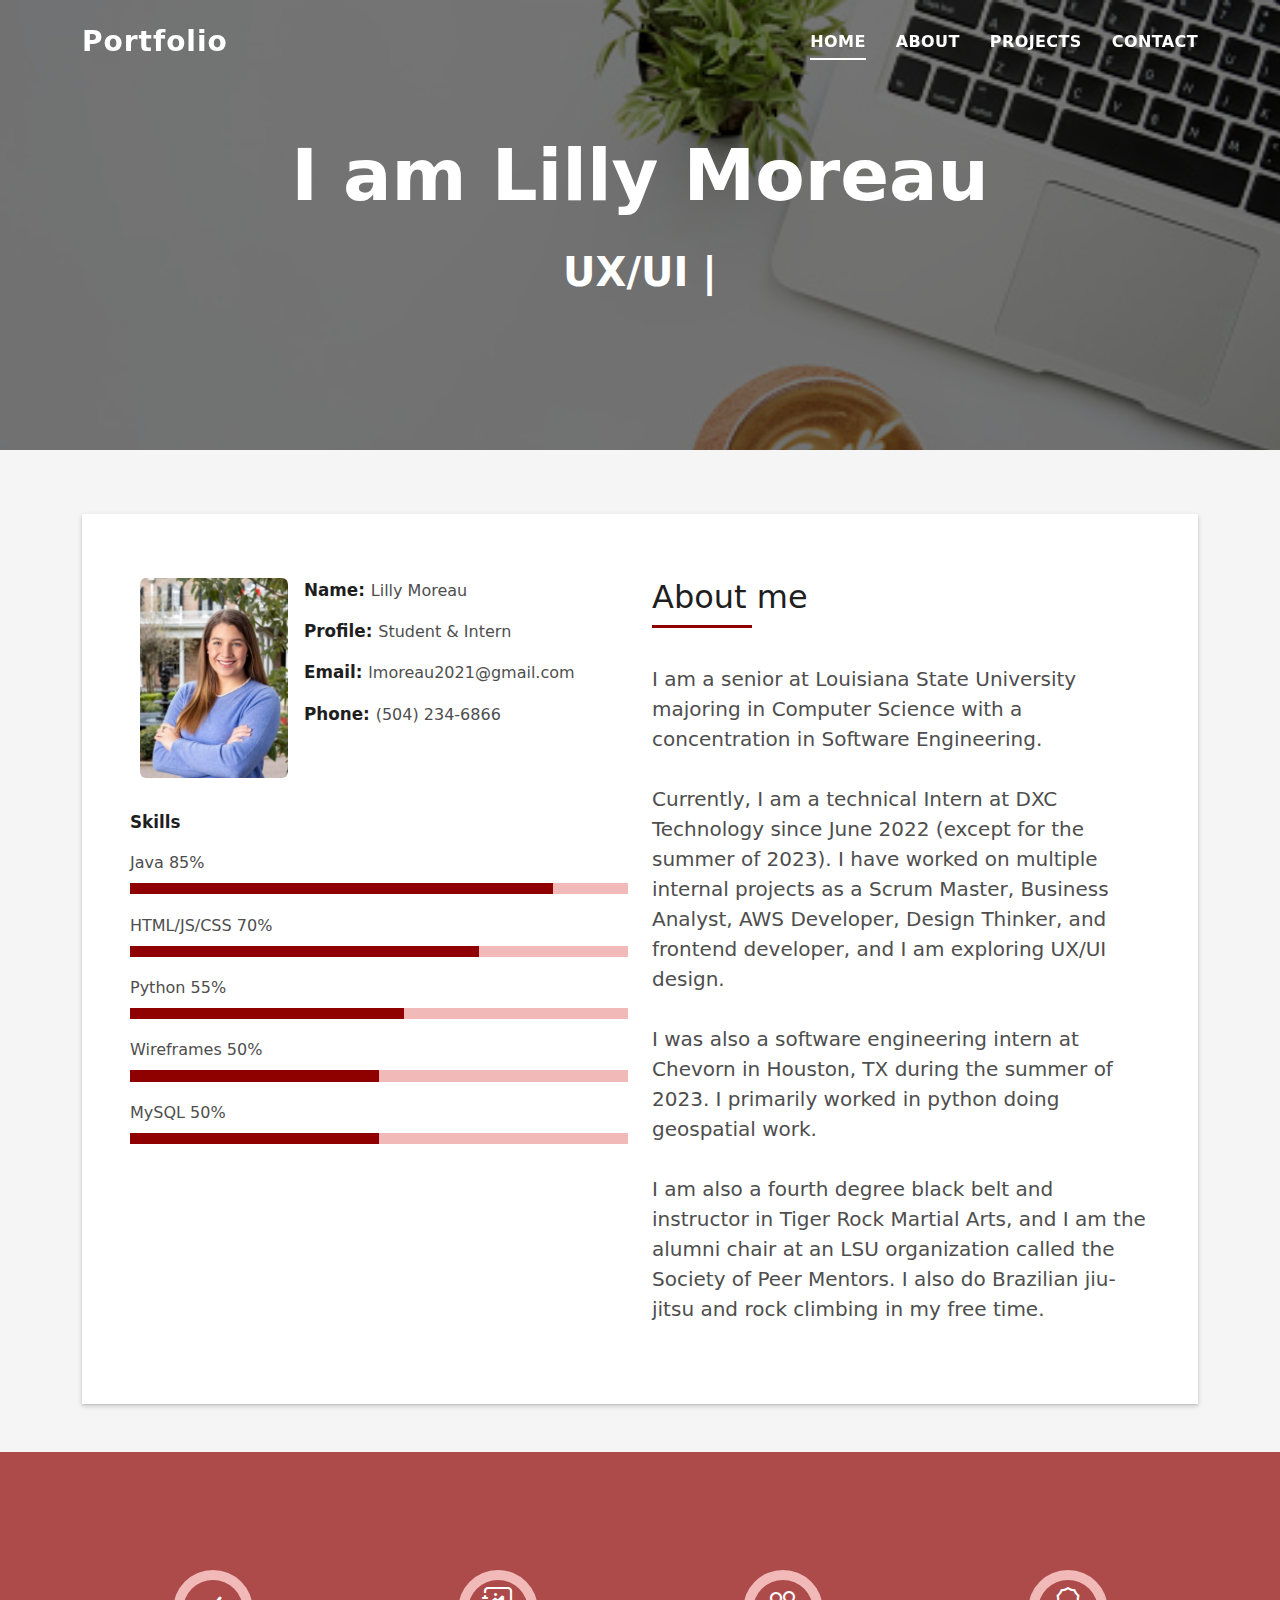
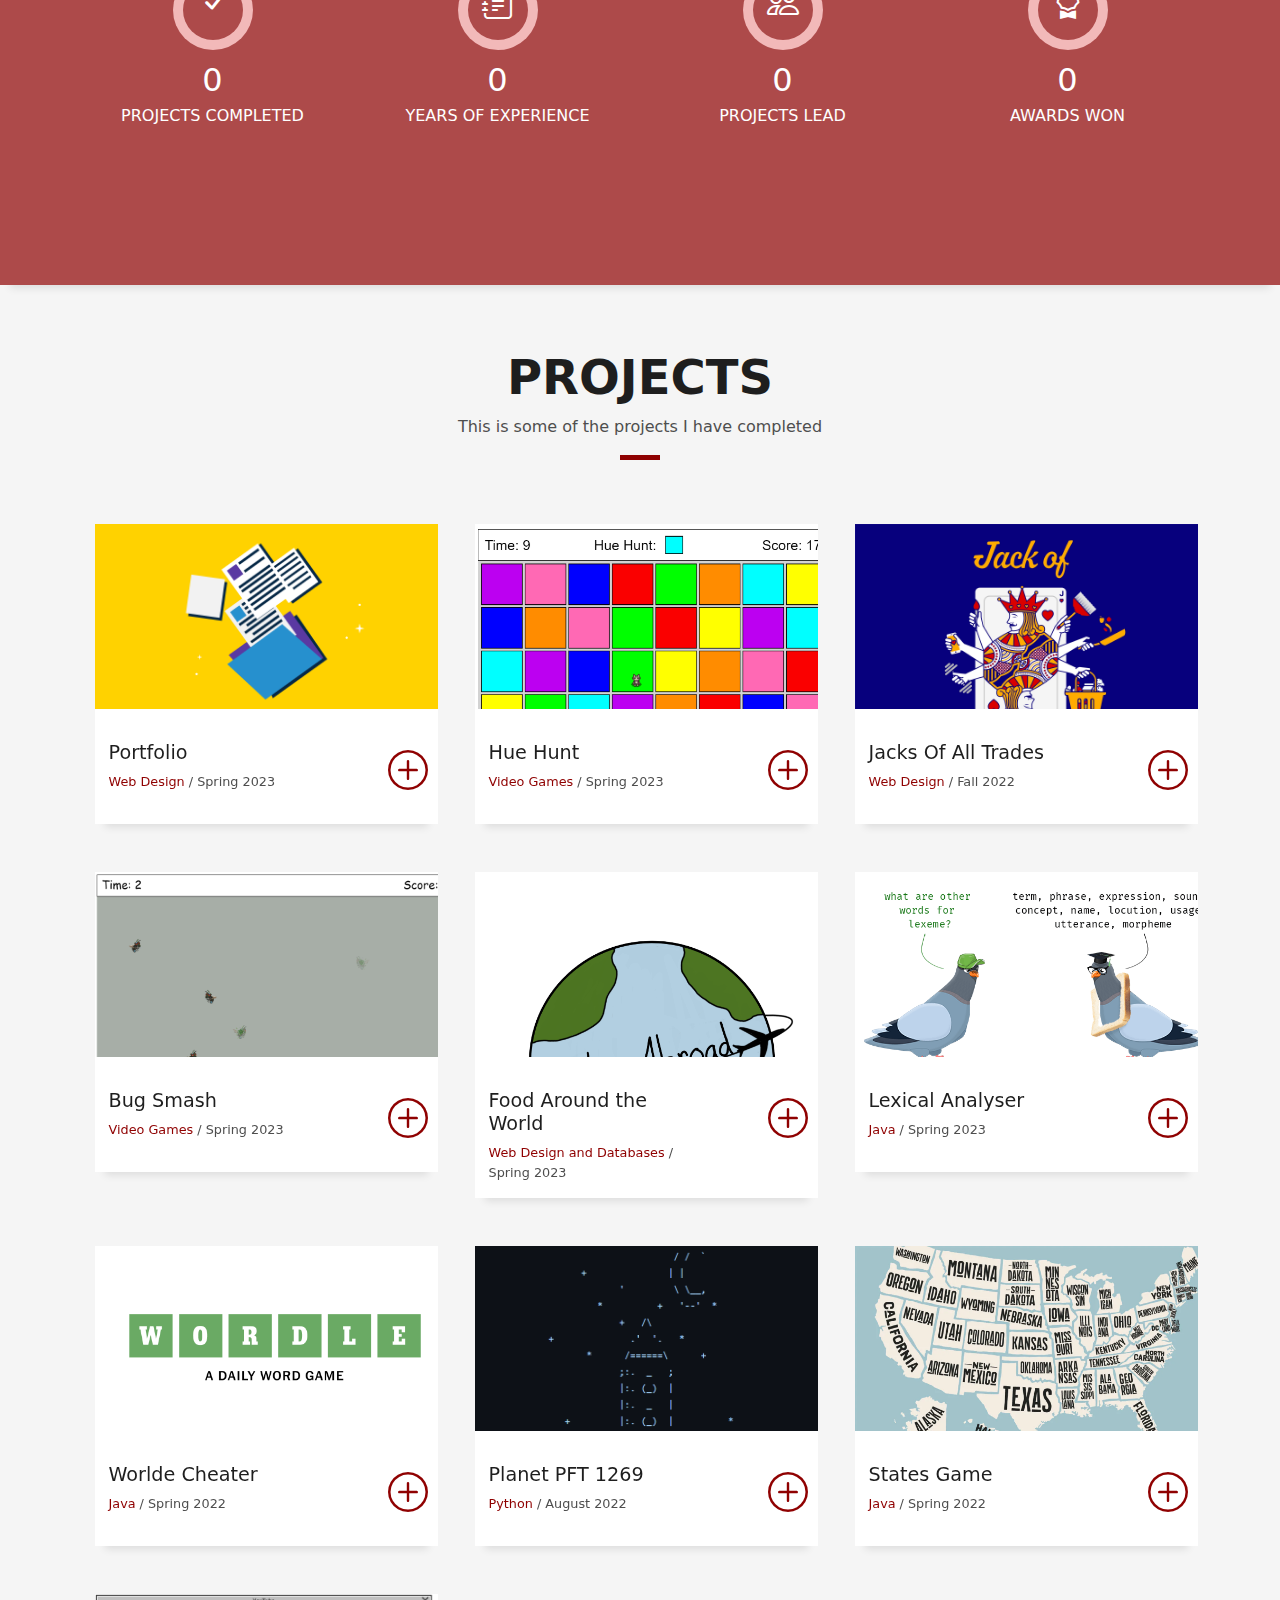
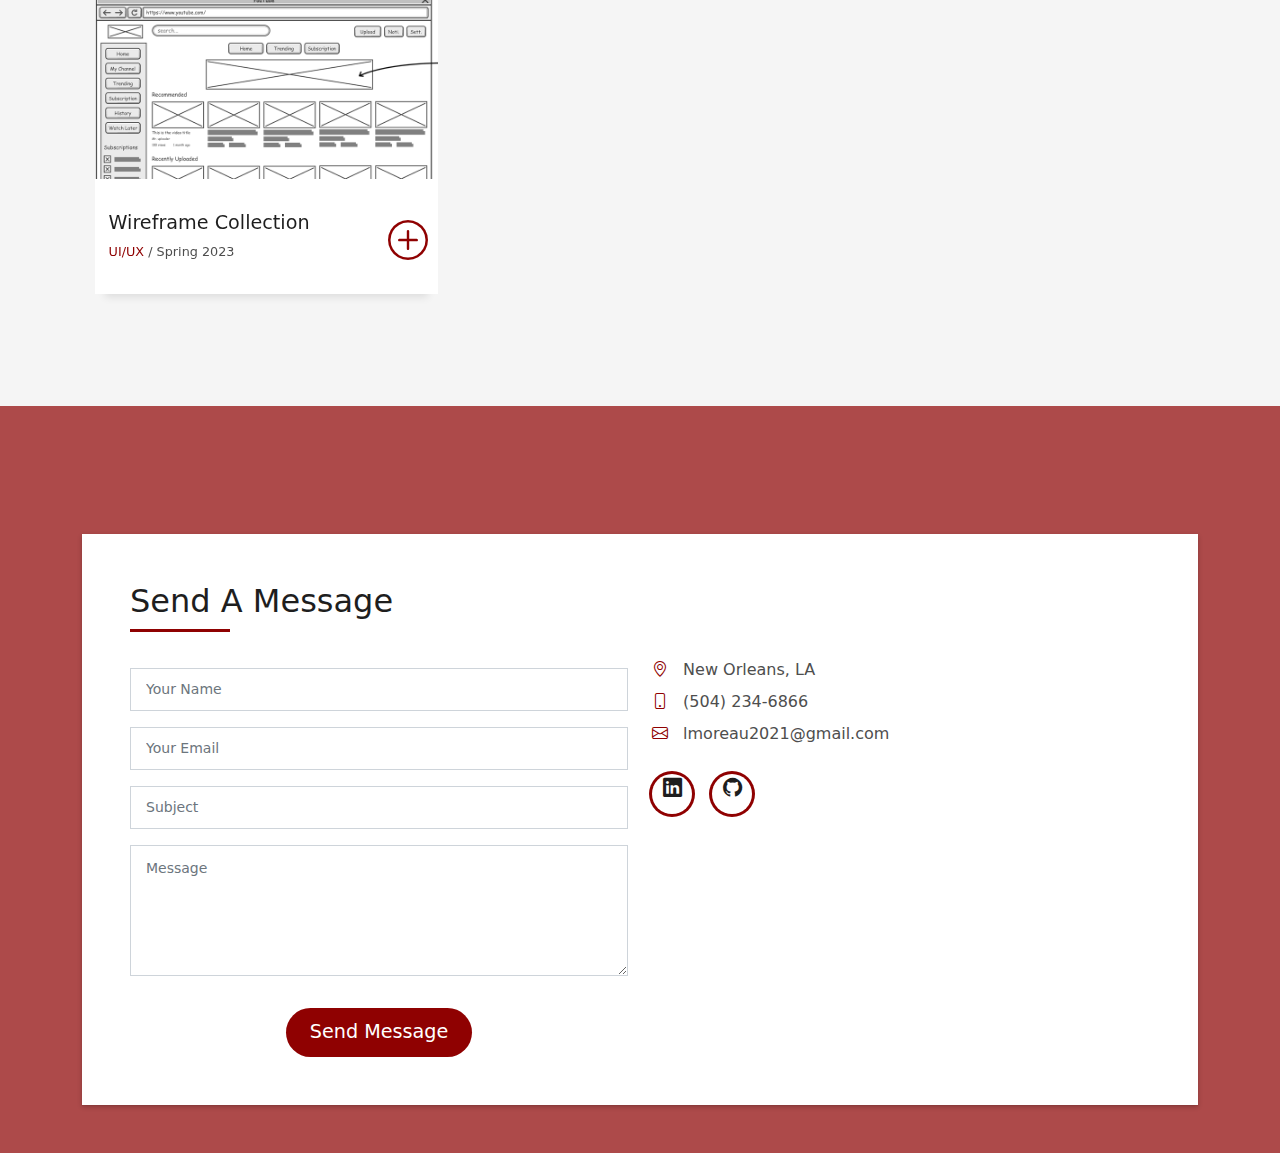
==== commit 7d7d4d58: "update info, add embeds, and fix formating" ====
--- a/index.html
+++ b/index.html
@@ -46,7 +46,7 @@
         <div class="container">
          
           <h1 class="hero-title mb-4">I am Lilly Moreau</h1>
-          <p class="hero-subtitle"><span class="typed" data-typed-items="UX/UI Designer, Developer, Student, Creator, Programmer, Scrum Master"></span></p>
+          <p class="hero-subtitle"><span class="typed" data-typed-items="UX/UI Designer, Developer, Student, Creator, Programmer, Scrum Master, Leader, Mentor"></span></p>
        
         </div>
       </div>
@@ -71,21 +71,25 @@
                     <div class="col-sm-6 col-md-7">
                       <div class="about-info">
                         <p><span class="title-s">Name: </span> <span>Lilly Moreau</span></p>
-                        <p><span class="title-s">Profile: </span> <span>Student & Technical Intern</span></p>
+                        <p><span class="title-s">Profile: </span> <span>Student & Intern</span></p>
                         <p><span class="title-s">Email: </span> <span>lmoreau2021@gmail.com</span></p>
                         <p><span class="title-s">Phone: </span> <span>(504) 234-6866</span></p>
                       </div>
                     </div>
                   </div>
                   <div class="skill-mf">
-                    <p class="title-s">Skill</p>
-                    <span>Java</span> <span class="pull-right">80%</span>
-                    <div class="progress">
-                      <div class="progress-bar" role="progressbar" style="width: 80%;" aria-valuenow="85" aria-valuemin="0" aria-valuemax="100"></div>
-                    </div>
-                    <span>HTML/JS/CSS</span> <span class="pull-right">65%</span>
-                    <div class="progress">
-                      <div class="progress-bar" role="progressbar" style="width: 65%" aria-valuenow="75" aria-valuemin="0" aria-valuemax="100"></div>
+                    <p class="title-s">Skills</p>
+                    <span>Java</span> <span class="pull-right">85%</span>
+                    <div class="progress">
+                      <div class="progress-bar" role="progressbar" style="width: 85%;" aria-valuenow="85" aria-valuemin="0" aria-valuemax="100"></div>
+                    </div>
+                    <span>HTML/JS/CSS</span> <span class="pull-right">70%</span>
+                    <div class="progress">
+                      <div class="progress-bar" role="progressbar" style="width: 70%" aria-valuenow="70" aria-valuemin="0" aria-valuemax="100"></div>
+                    </div>
+                    <span>Python</span> <span class="pull-right">55%</span>
+                    <div class="progress">
+                      <div class="progress-bar" role="progressbar" style="width: 55%" aria-valuenow="55" aria-valuemin="0" aria-valuemax="100"></div>
                     </div>
                     <span>Wireframes</span> <span class="pull-right">50%</span>
                     <div class="progress">
@@ -93,7 +97,7 @@
                     </div>
                     <span>MySQL</span> <span class="pull-right">50%</span>
                     <div class="progress">
-                      <div class="progress-bar" role="progressbar" style="width: 50%" aria-valuenow="90" aria-valuemin="0" aria-valuemax="100"></div>
+                      <div class="progress-bar" role="progressbar" style="width: 50%" aria-valuenow="50" aria-valuemin="0" aria-valuemax="100"></div>
                     </div>
                   </div>
                 </div>
@@ -105,9 +109,8 @@
                       </h5>
                     </div>
                     <p class="lead">
-                      I am a junior at Louisiana State University Honor College majoring in Computer Science with a concentration in Software Engineering. <br><br>Currently, I am a technical Intern at DXC Technology since June 2022. I have worked on multiple internal projects as a Scrum Master, Business Analyst, AWS Developer, Design Thinker, and frontend developer, and I am exploring UX/UI design. <br><br>I am a taekwondo instructor and am an alumni chair at an LSU organization called the Society of Peer Mentors.
+                      I am a senior at Louisiana State University majoring in Computer Science with a concentration in Software Engineering. <br><br>Currently, I am a technical Intern at DXC Technology since June 2022 (except for the summer of 2023). I have worked on multiple internal projects as a Scrum Master, Business Analyst, AWS Developer, Design Thinker, and frontend developer, and I am exploring UX/UI design. <br><br>I was also a software engineering intern at Chevorn in Houston, TX during the summer of 2023. I primarily worked in python doing geospatial work. <br><br>I am also a fourth degree black belt and instructor in Tiger Rock Martial Arts, and I am the alumni chair at an LSU organization called the Society of Peer Mentors. I also do Brazilian jiu-jitsu and rock climbing in my free time.
                     </p>
-    
                   </div>
                 </div>
               </div>
@@ -120,7 +123,7 @@
       <div class="overlay-mf"></div>
       <div class="container position-relative">
         <div class="row">
-          <div class="col-sm-4 col-lg-4">
+          <div class="col-sm-3 col-lg-3">
             <div class="counter-box counter-box pt-4 pt-md-0">
               <div class="counter-ico">
                 <span class="ico-circle"><i class="bi bi-check"></i></span>
@@ -137,7 +140,7 @@
                 <span class="ico-circle"><i class="bi bi-journal-richtext"></i></span>
               </div>
               <div class="counter-num">
-                <p data-purecounter-start="0" data-purecounter-end="2" data-purecounter-duration="1" class="counter purecounter"></p>
+                <p data-purecounter-start="0" data-purecounter-end="4" data-purecounter-duration="1" class="counter purecounter"></p>
                 <span class="counter-text">YEARS OF EXPERIENCE</span>
               </div>
             </div>
@@ -148,8 +151,8 @@
                 <span class="ico-circle"><i class="bi bi-people"></i></span>
               </div>
               <div class="counter-num">
-                <p data-purecounter-start="0" data-purecounter-end="3" data-purecounter-duration="1" class="counter purecounter"></p>
-                <span class="counter-text">TOTAL CLIENTS</span>
+                <p data-purecounter-start="0" data-purecounter-end="6" data-purecounter-duration="1" class="counter purecounter"></p>
+                <span class="counter-text">PROJECTS LEAD</span>
               </div>
             </div>
           </div>
@@ -200,40 +203,37 @@
                   }
                   const projectElement = document.createElement("div");
                   projectElement.className = "col-md-4";
-                  console.log(project)
-                  projectElement.innerHTML = 
-                  `                
-                      <div class="work-box">
-                        <a href="assets/img/${projectData.img}" data-gallery="portfolioGallery" class="portfolio-lightbox">
-                          <div class="work-img">
-                            <img src="assets/img/${projectData.img}" alt="" class="img-fluid">
-                          </div>
-                        </a>
-                        <div class="work-content">
-                          <div class="row">
-                            <div class="col-sm-8">
-                              <h2 class="w-title">${projectData.title}</h2>
-                              <div class="w-more">
-                                <span class="w-ctegory">${projectData.category}</span> / <span class="w-date">${projectData.date}</span>
-                              </div>
-                            </div>
-                            <div class="col-sm-4">
-                              <div class="w-like">
-                                <a href="portfolio-details.html?${project}"> <span class="bi bi-plus-circle"></span></a>
-                              </div>
+                  projectElement.innerHTML = `
+                    <div class="work-box">
+                      <a href="assets/img/${projectData.img}" data-gallery="portfolioGallery" class="portfolio-lightbox">
+                        <div class="work-img">
+                          <img src="assets/img/${projectData.img}" alt="" class="img-fluid">
+                        </div>
+                      </a>
+                      <div class="work-content">
+                        <div class="row">
+                          <div class="col-sm-8">
+                            <h2 class="w-title">${projectData.title}</h2>
+                            <div class="w-more">
+                              <span class="w-ctegory">${projectData.category}</span> / <span class="w-date">${projectData.date}</span>
+                            </div>
+                          </div>
+                         
+                          <div class="col-sm-4">
+                            <div class="w-like">
+                              <a href="portfolio-details.html?${project}"> <span class="bi bi-plus-circle"></span></a>
                             </div>
                           </div>
                         </div>
                       </div>
-                   
+                      
+                    </div>
                   `;
                   row.appendChild(projectElement);
                   count++;
-              }          
+                }
               }).catch(error => console.error(error));
-              
-     
-        </script>
+          </script>
       
         </div>
       </div>
@@ -253,7 +253,7 @@
                   <div class="testimonial-box">
                     <div class="author-test">
                       <img src="assets/img/testimonial-2.jpg" alt="" class="rounded-circle b-shadow-a">
-                      <span class="author">Xavi Alonso</span>
+                      <span class="author">David Morton</span>
                     </div>
                     <div class="content-test">
                       <p class="description lead">
@@ -287,7 +287,8 @@
           </div>
         </div>
       </div>
-    </div> End Testimonials Section -->
+    </div>
+    <-- End Testimonials Section -->
 
     <!-- ======= Contact Section ======= -->
     <section id="contact" class="paralax-mf footer-paralax bg-image sect-mt4 route" style="background-image: url(assets/img/overlay-bg.jpg)">
--- a/assets/css/style.css
+++ b/assets/css/style.css
@@ -929,6 +929,24 @@
   padding-top: 40px;
   
 }
+/* Add this to your stylesheet */
+.embed-container {
+  display: flex;
+  justify-content: center;
+  align-items: center;
+  width: 100vw; /* Set width to 100% of viewport width */
+  height: 100vh; /* Set height to 100% of viewport height */
+  padding: 20px; /* Add padding as needed */
+  box-sizing: border-box; /* Include padding in total width and height */
+}
+
+.embed-container iframe {
+  width: 100%; /* Set iframe width to 100% */
+  height: 100%; /* Set iframe height to 100% */
+  max-width: 100%;
+  max-height: 100%;
+}
+
 
 .portfolio-details .portfolio-details-slider img {
   width: 100%;
@@ -1184,4 +1202,71 @@
 
 footer .credits a {
   color: #fff;
-}+}
+/* Add this CSS to your <style> section or external stylesheet */
+/* Add this CSS to your <style> section or external stylesheet */
+.popup-container {
+  display: none; /* Hide the popup by default */
+  position: fixed;
+  top: 0;
+  left: 0;
+  width: 100%;
+  height: 100%;
+  background-color: rgba(0, 0, 0, 0.8); /* Solid opaque background */
+  z-index: 9999; /* Ensure the popup is above other content */
+  text-align: center;
+  padding: 20px;
+  box-sizing: border-box;
+  overflow: hidden;
+}
+body.popup-open {
+  overflow: hidden; /* Disable scrolling on the main page when popup is open */
+}
+
+.popup-container #closePopup {
+  position: absolute;
+  top: 10px;
+  right: 10px;
+  background-color: #fff;
+  border: none;
+  cursor: pointer;
+  padding: 5px 10px;
+  border-radius: 5px;
+  font-size: 14px;
+}
+
+.embed-container {
+  width: 110%;
+  height: 110%;
+  display: flex;
+  justify-content: center;
+  align-items: center;
+}
+
+.embed-container iframe {
+  width: 90%;
+  height: 90%;
+  border: none;
+}
+
+.image-container {
+  position: relative;
+  width: 100%;
+  height: 0;
+  padding-top: 55%; /* You can adjust this value to control the aspect ratio */
+  overflow: hidden;
+  background-color: #8f0101;
+
+}
+
+.project-image {
+  position: absolute;
+  top: 50%;
+  left: 50%;
+  transform: translate(-50%, -50%);
+  max-width: 100%;
+  max-height: 100%;
+  object-fit: contain; /* Use contain to fit the image within the container */
+}
+
+
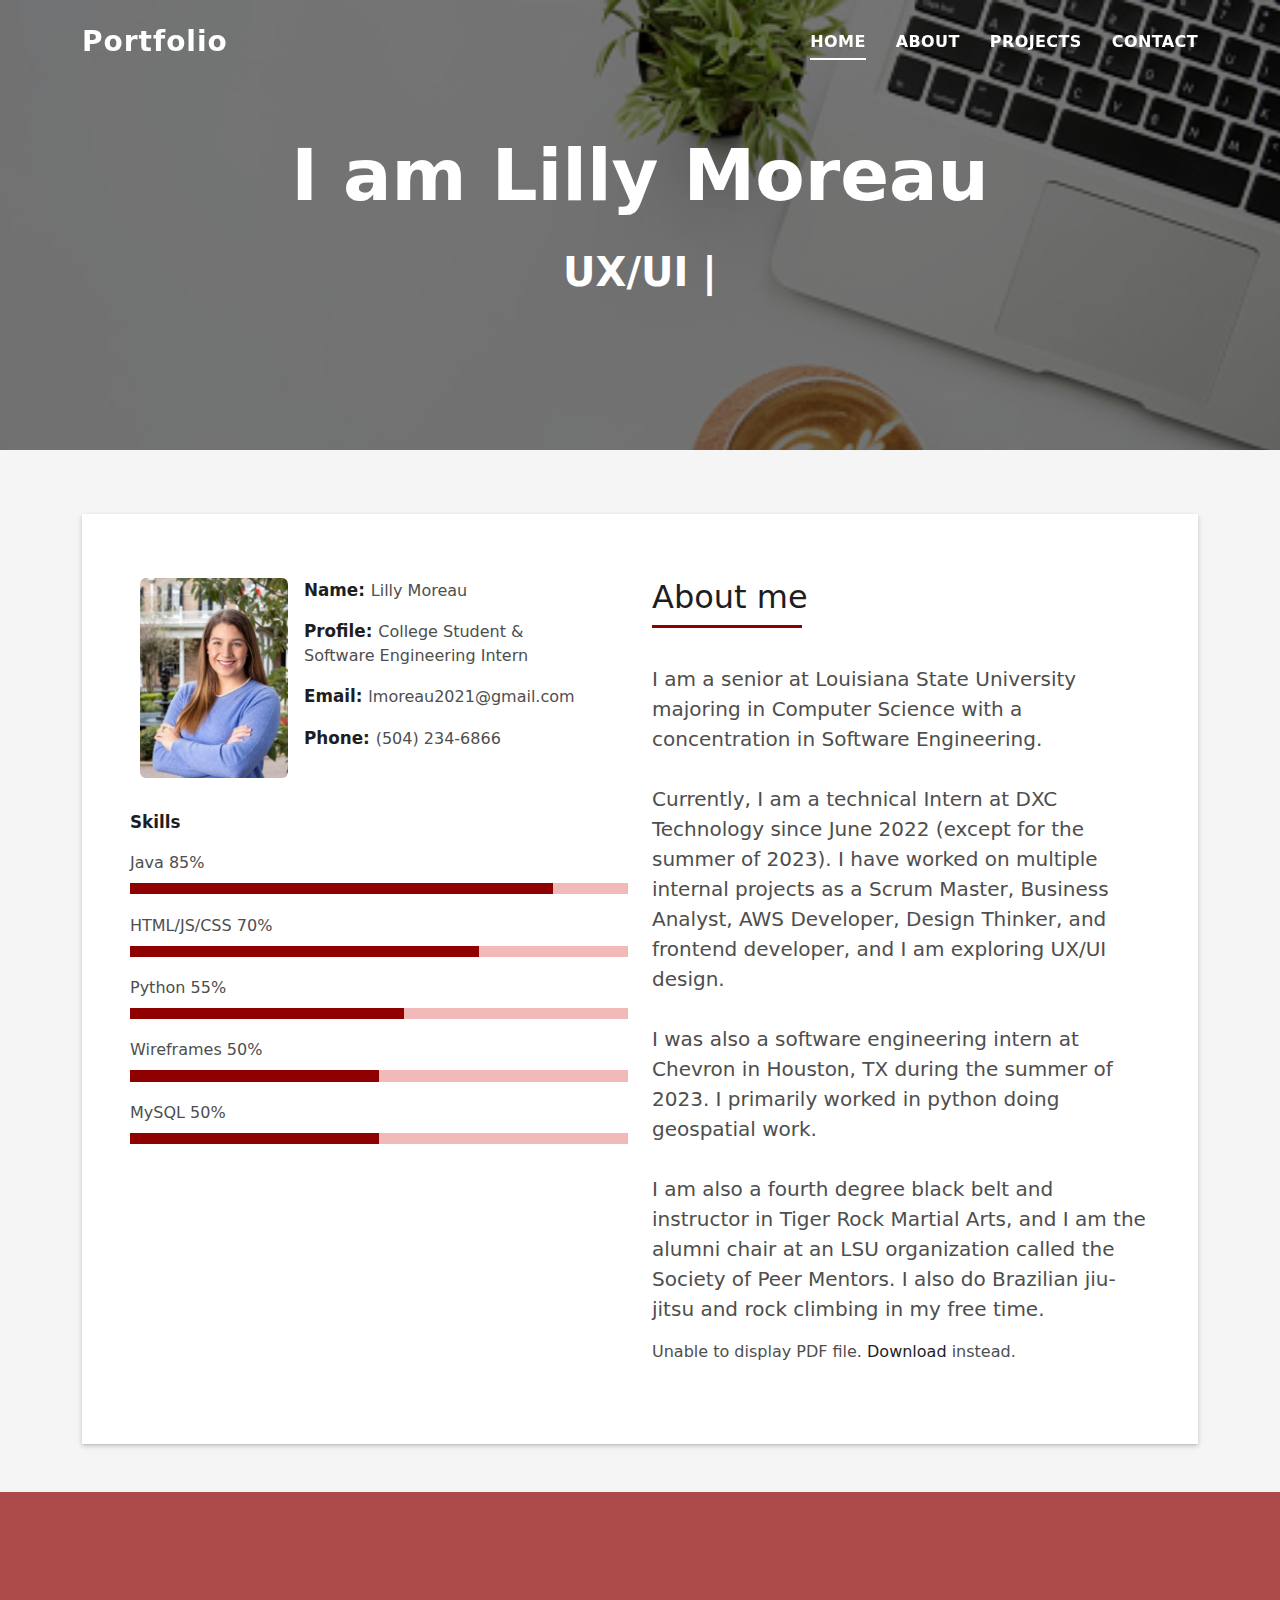
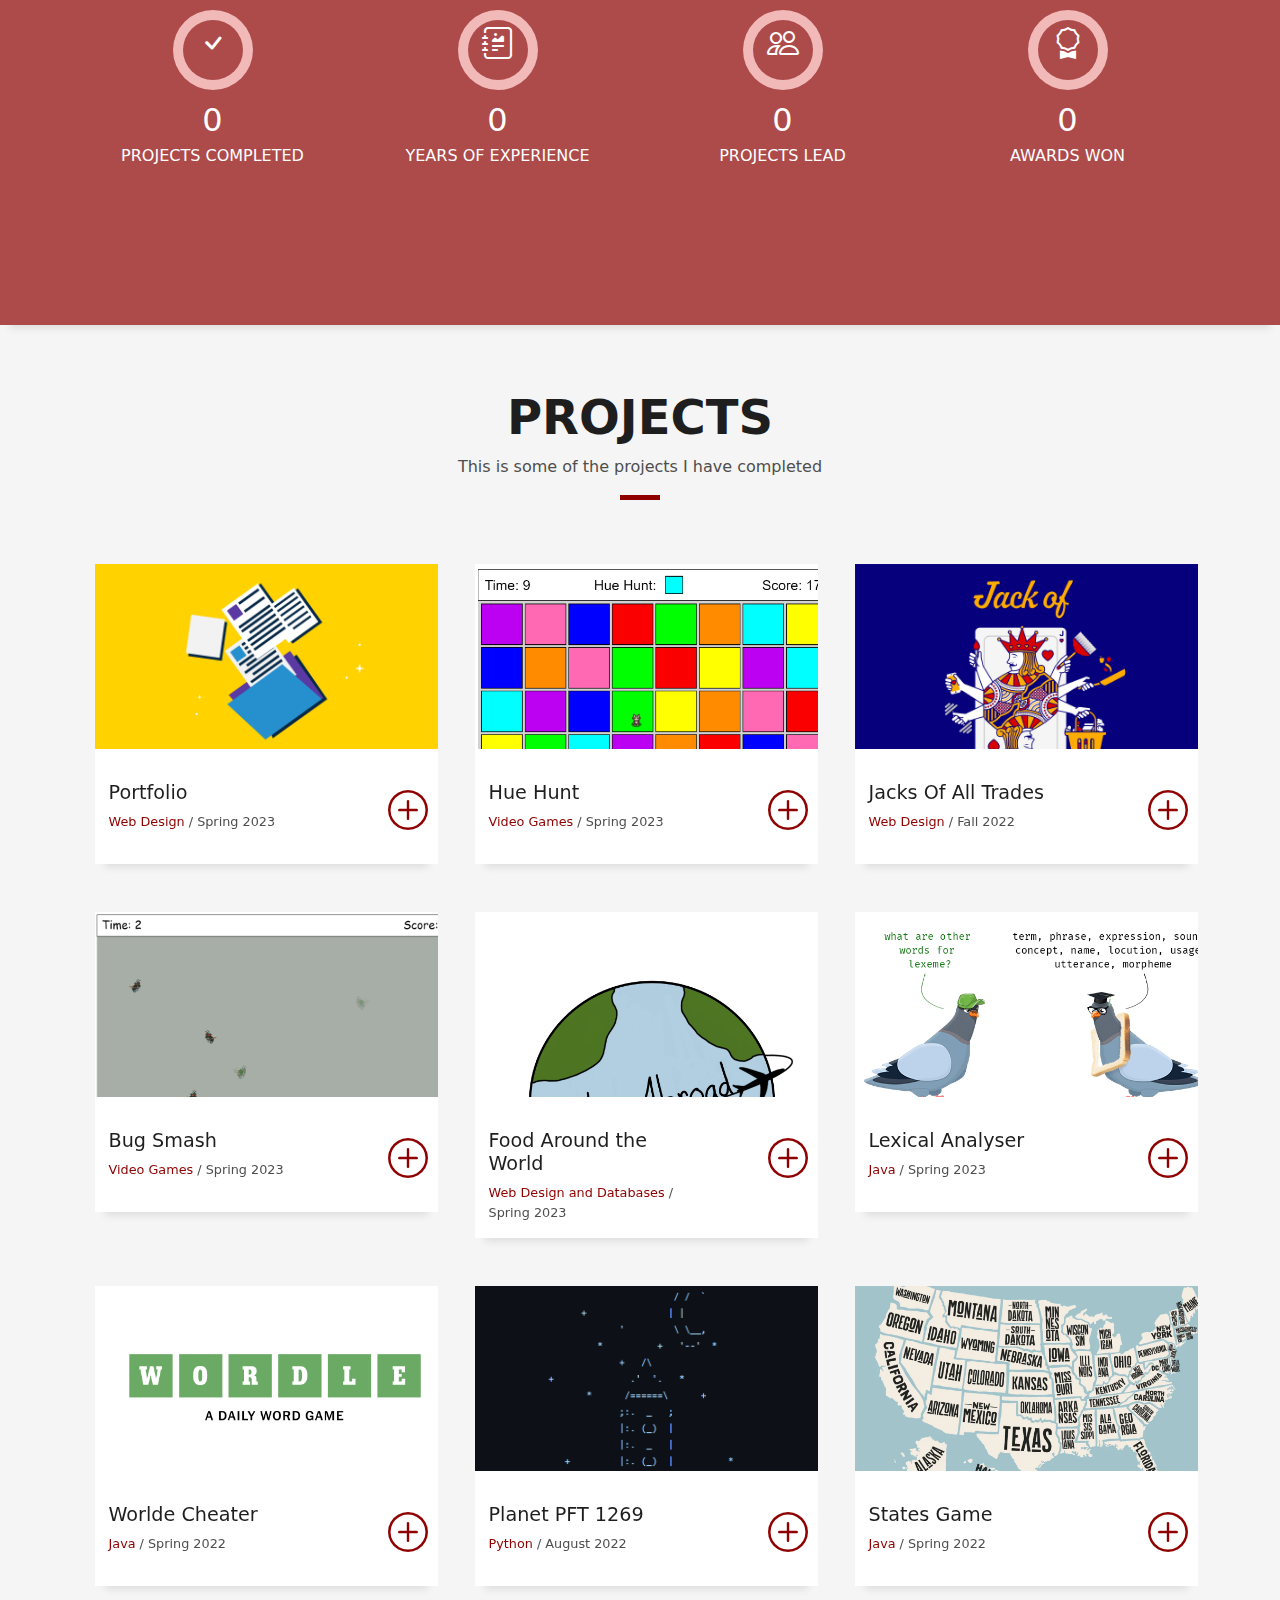
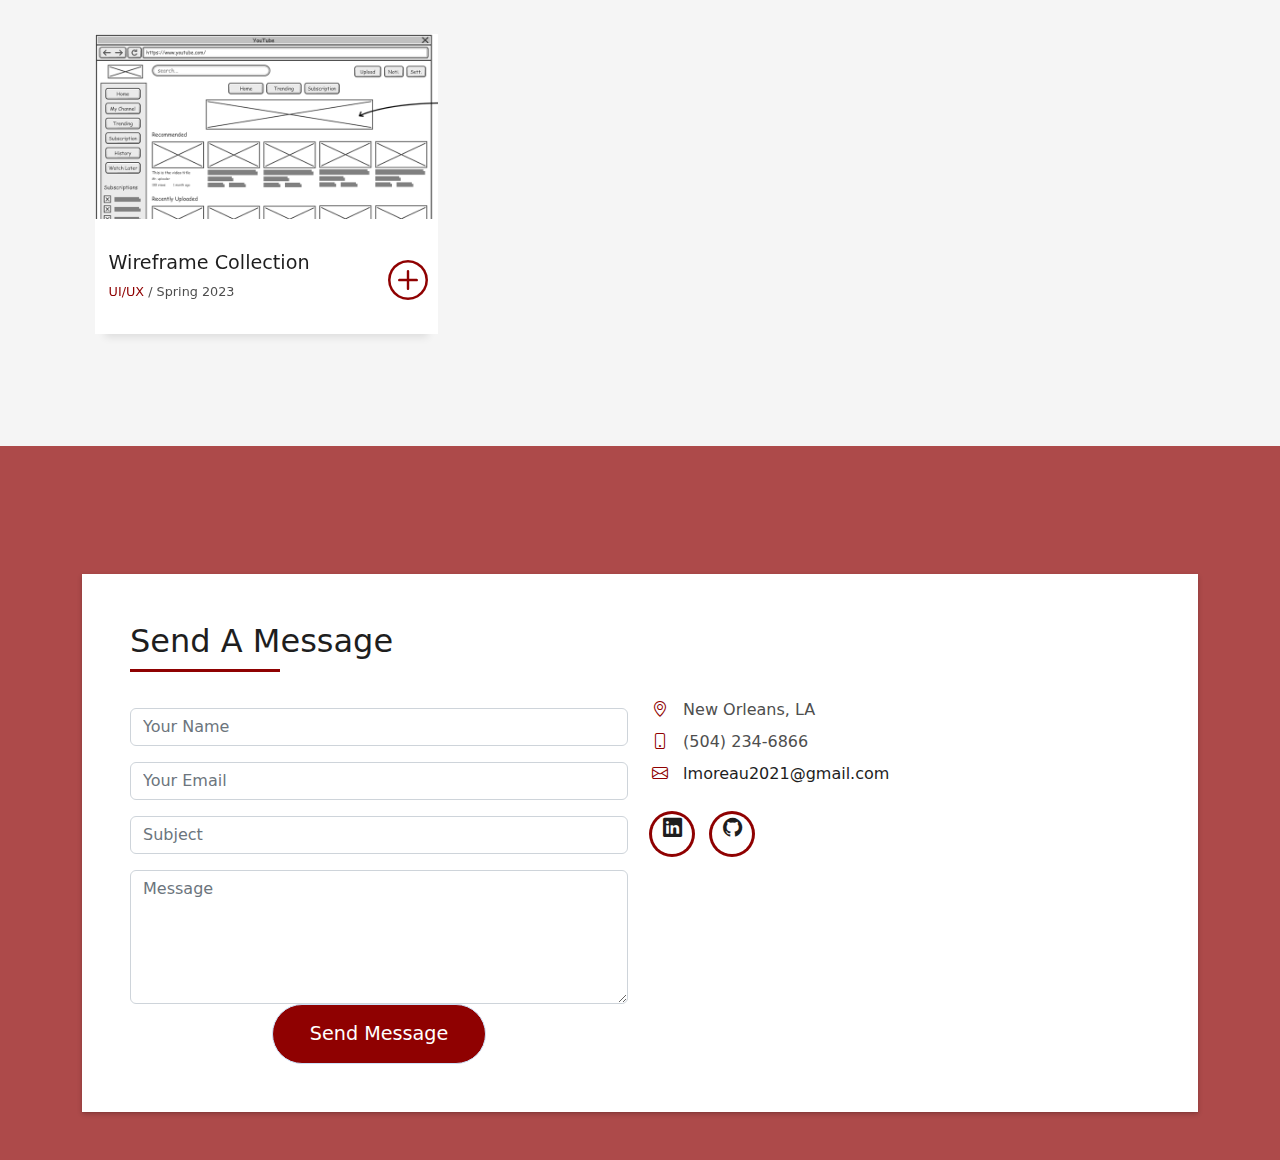
==== commit 157a13b3: "Fix contact me email section" ====
--- a/index.html
+++ b/index.html
@@ -71,7 +71,7 @@
                     <div class="col-sm-6 col-md-7">
                       <div class="about-info">
                         <p><span class="title-s">Name: </span> <span>Lilly Moreau</span></p>
-                        <p><span class="title-s">Profile: </span> <span>Student & Intern</span></p>
+                        <p><span class="title-s">Profile: </span> <span>College Student & Software Engineering Intern</span></p>
                         <p><span class="title-s">Email: </span> <span>lmoreau2021@gmail.com</span></p>
                         <p><span class="title-s">Phone: </span> <span>(504) 234-6866</span></p>
                       </div>
@@ -109,8 +109,11 @@
                       </h5>
                     </div>
                     <p class="lead">
-                      I am a senior at Louisiana State University majoring in Computer Science with a concentration in Software Engineering. <br><br>Currently, I am a technical Intern at DXC Technology since June 2022 (except for the summer of 2023). I have worked on multiple internal projects as a Scrum Master, Business Analyst, AWS Developer, Design Thinker, and frontend developer, and I am exploring UX/UI design. <br><br>I was also a software engineering intern at Chevorn in Houston, TX during the summer of 2023. I primarily worked in python doing geospatial work. <br><br>I am also a fourth degree black belt and instructor in Tiger Rock Martial Arts, and I am the alumni chair at an LSU organization called the Society of Peer Mentors. I also do Brazilian jiu-jitsu and rock climbing in my free time.
+                      I am a senior at Louisiana State University majoring in Computer Science with a concentration in Software Engineering. <br><br>Currently, I am a technical Intern at DXC Technology since June 2022 (except for the summer of 2023). I have worked on multiple internal projects as a Scrum Master, Business Analyst, AWS Developer, Design Thinker, and frontend developer, and I am exploring UX/UI design. <br><br>I was also a software engineering intern at Chevron in Houston, TX during the summer of 2023. I primarily worked in python doing geospatial work. <br><br>I am also a fourth degree black belt and instructor in Tiger Rock Martial Arts, and I am the alumni chair at an LSU organization called the Society of Peer Mentors. I also do Brazilian jiu-jitsu and rock climbing in my free time.
                     </p>
+                    <object data="\Users\lmore\OneDrive\Desktop\Lillian Moreau Resume 8-23-23.pdf" type="application/pdf" width="100%" height="500px">
+                      <p>Unable to display PDF file. <a href="\Users\lmore\OneDrive\Desktop\Lillian Moreau Resume 8-23-23.pdf">Download</a> instead.</p>
+                    </object>
                   </div>
                 </div>
               </div>
@@ -306,35 +309,30 @@
                       </h5>
                     </div>
                     <div>
-                      <form action="forms/contact.php" method="post" role="form" class="php-email-form">
+                      <form action="mailto:lmoreau2021@gmail.com" method="post" enctype="text/plain">
                         <div class="row">
                           <div class="col-md-12 mb-3">
                             <div class="form-group">
-                              <input type="text" name="name" class="form-control" id="name" placeholder="Your Name" required>
+                              <input type="text" class="form-control" id="name" placeholder="Your Name" required>
                             </div>
                           </div>
                           <div class="col-md-12 mb-3">
                             <div class="form-group">
-                              <input type="email" class="form-control" name="email" id="email" placeholder="Your Email" required>
+                              <input type="email" class="form-control" id="email" placeholder="Your Email" required>
                             </div>
                           </div>
                           <div class="col-md-12 mb-3">
                             <div class="form-group">
-                              <input type="text" class="form-control" name="subject" id="subject" placeholder="Subject" required>
+                              <input type="text" class="form-control" id="subject" placeholder="Subject" required>
                             </div>
                           </div>
                           <div class="col-md-12">
                             <div class="form-group">
-                              <textarea class="form-control" name="message" rows="5" placeholder="Message" required></textarea>
-                            </div>
-                          </div>
-                          <div class="col-md-12 text-center my-3">
-                            <div class="loading">Loading</div>
-                            <div class="error-message"></div>
-                            <div class="sent-message">Your message has been sent. Thank you!</div>
+                              <textarea class="form-control" rows="5" id="message" placeholder="Message" required></textarea>
+                            </div>
                           </div>
                           <div class="col-md-12 text-center">
-                            <button type="submit" class="button button-a button-big button-rouded">Send Message</button>
+                            <button class="button button-a button-big button-rouded" id="sendEmailButton">Send Message</button>
                           </div>
                         </div>
                       </form>
@@ -348,7 +346,7 @@
                       <ul class="list-ico">
                         <li><span class="bi bi-geo-alt"></span> New Orleans, LA</li>
                         <li><span class="bi bi-phone"></span> (504) 234-6866</li>
-                        <li><span class="bi bi-envelope"></span> lmoreau2021@gmail.com</li>
+                        <li><span class="bi bi-envelope"></span> <a href="mailto:lmoreau2021@gmail.com">lmoreau2021@gmail.com</a></li>
                       </ul>
                     </div>
                     <div class="socials">
@@ -365,6 +363,32 @@
         </div>
       </div>
     </section>
+  
+    
+    <script>
+      document.addEventListener("DOMContentLoaded", function() {
+        const sendEmailButton = document.getElementById("sendEmailButton");
+        if (sendEmailButton) {
+          sendEmailButton.addEventListener("click", function() {
+            const name = document.getElementById("name").value;
+            const subject = document.getElementById("subject").value;
+            const message = document.getElementById("message").value;
+            
+            const emailBody = `${message}
+              \n${name}
+            `;
+            
+            const emailLink = `mailto:lmoreau2021@gmail.com?subject=${encodeURIComponent(subject)}&body=${encodeURIComponent(emailBody)}`;
+            window.location.href = emailLink;
+          });
+        }
+      });
+      </script>
+    
+    
+    
+    
+    
   </main>
 
   <div id="preloader"></div>
@@ -375,8 +399,7 @@
   <script src="assets/vendor/glightbox/js/glightbox.min.js"></script>
   <script src="assets/vendor/swiper/swiper-bundle.min.js"></script>
   <script src="assets/vendor/typed.js/typed.min.js"></script>
-  <script src="assets/vendor/php-email-form/validate.js"></script>
-
+  
   <script src="assets/js/main.js"></script>
   
   <script src="assets/js/project.json"></script>
--- a/assets/css/style.css
+++ b/assets/css/style.css
@@ -200,7 +200,7 @@
   position: absolute;
   height: 3px;
   background-color: #8f0101;
-  width: 100px;
+  width: 150px;
   bottom: -12px;
 }
 
@@ -1215,7 +1215,8 @@
   background-color: rgba(0, 0, 0, 0.8); /* Solid opaque background */
   z-index: 9999; /* Ensure the popup is above other content */
   text-align: center;
-  padding: 20px;
+  padding: 40px;
+  padding-bottom: 50px;
   box-sizing: border-box;
   overflow: hidden;
 }
@@ -1223,29 +1224,17 @@
   overflow: hidden; /* Disable scrolling on the main page when popup is open */
 }
 
-.popup-container #closePopup {
-  position: absolute;
-  top: 10px;
-  right: 10px;
-  background-color: #fff;
-  border: none;
-  cursor: pointer;
-  padding: 5px 10px;
-  border-radius: 5px;
-  font-size: 14px;
-}
-
 .embed-container {
-  width: 110%;
-  height: 110%;
+  width: 100%;
+  height: 100%;
   display: flex;
   justify-content: center;
   align-items: center;
 }
 
 .embed-container iframe {
-  width: 90%;
-  height: 90%;
+  width: 90vw;
+  height: 80vh;
   border: none;
 }
 
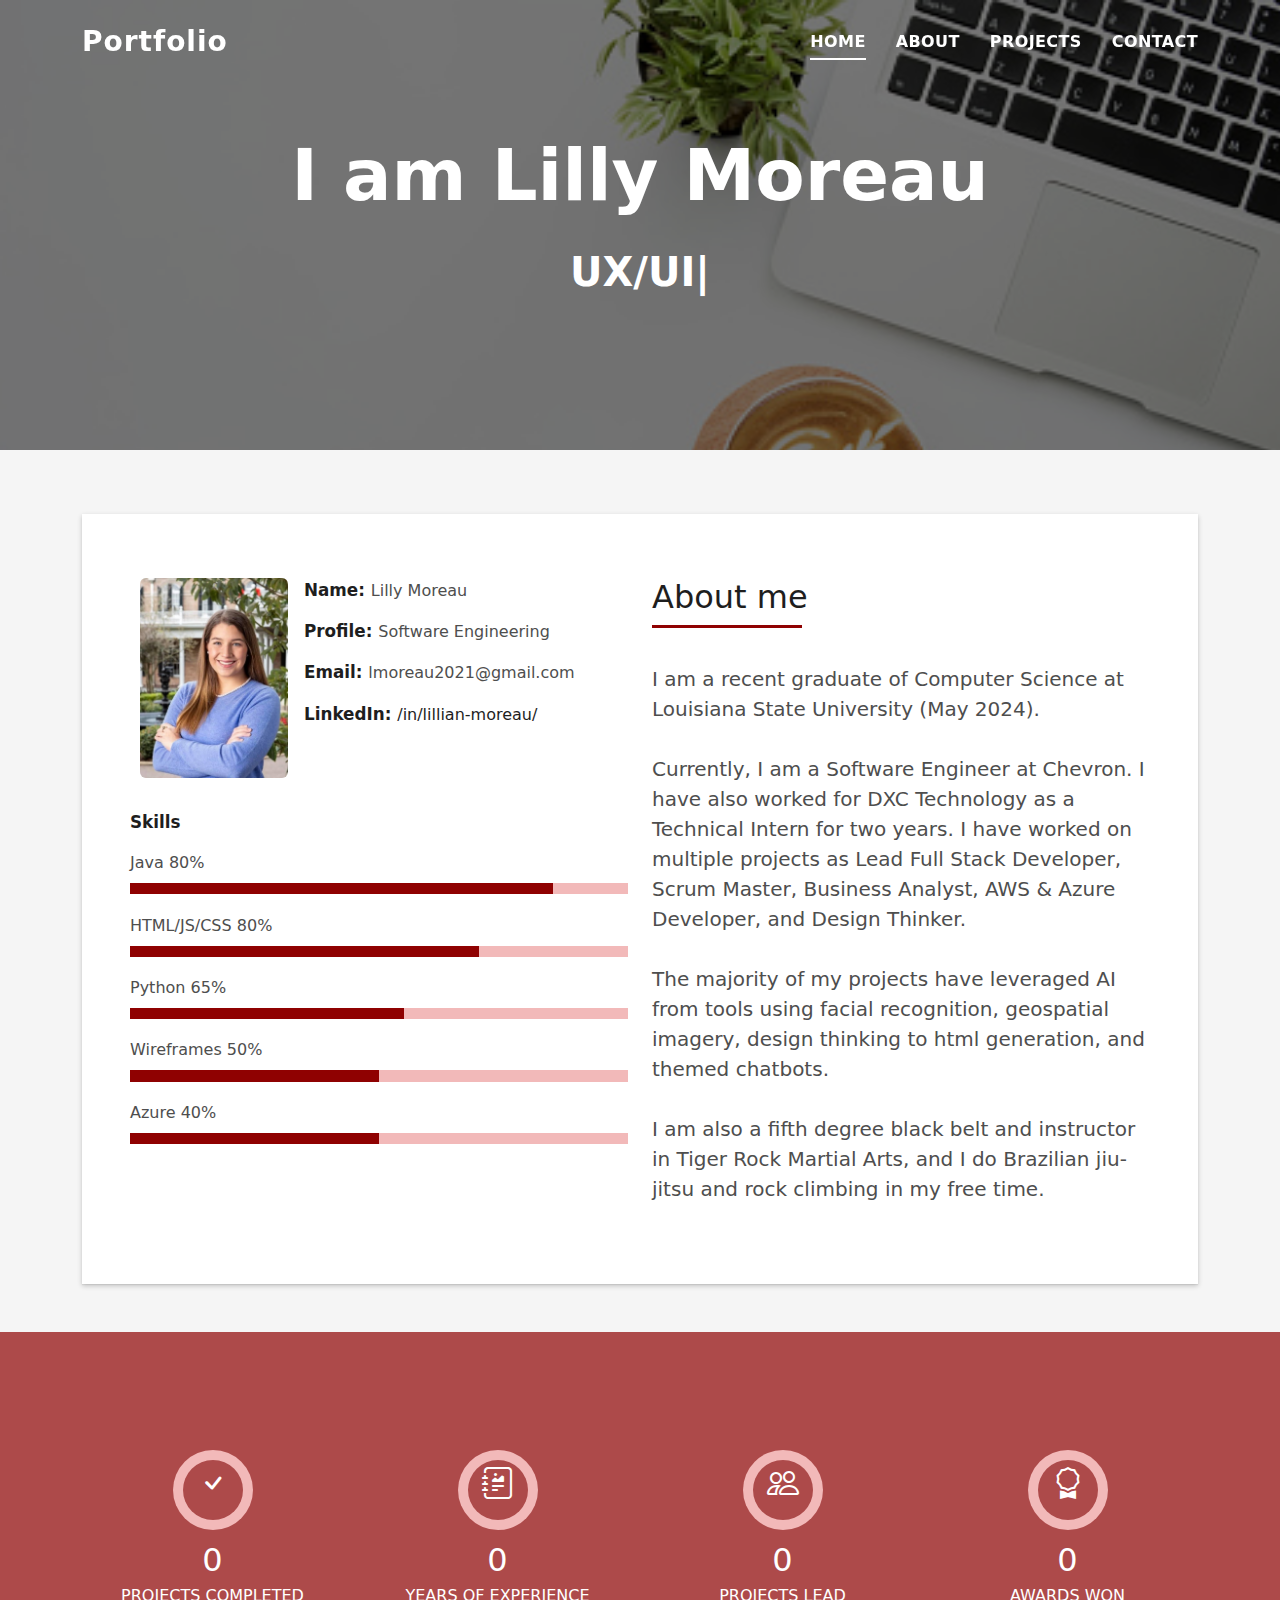
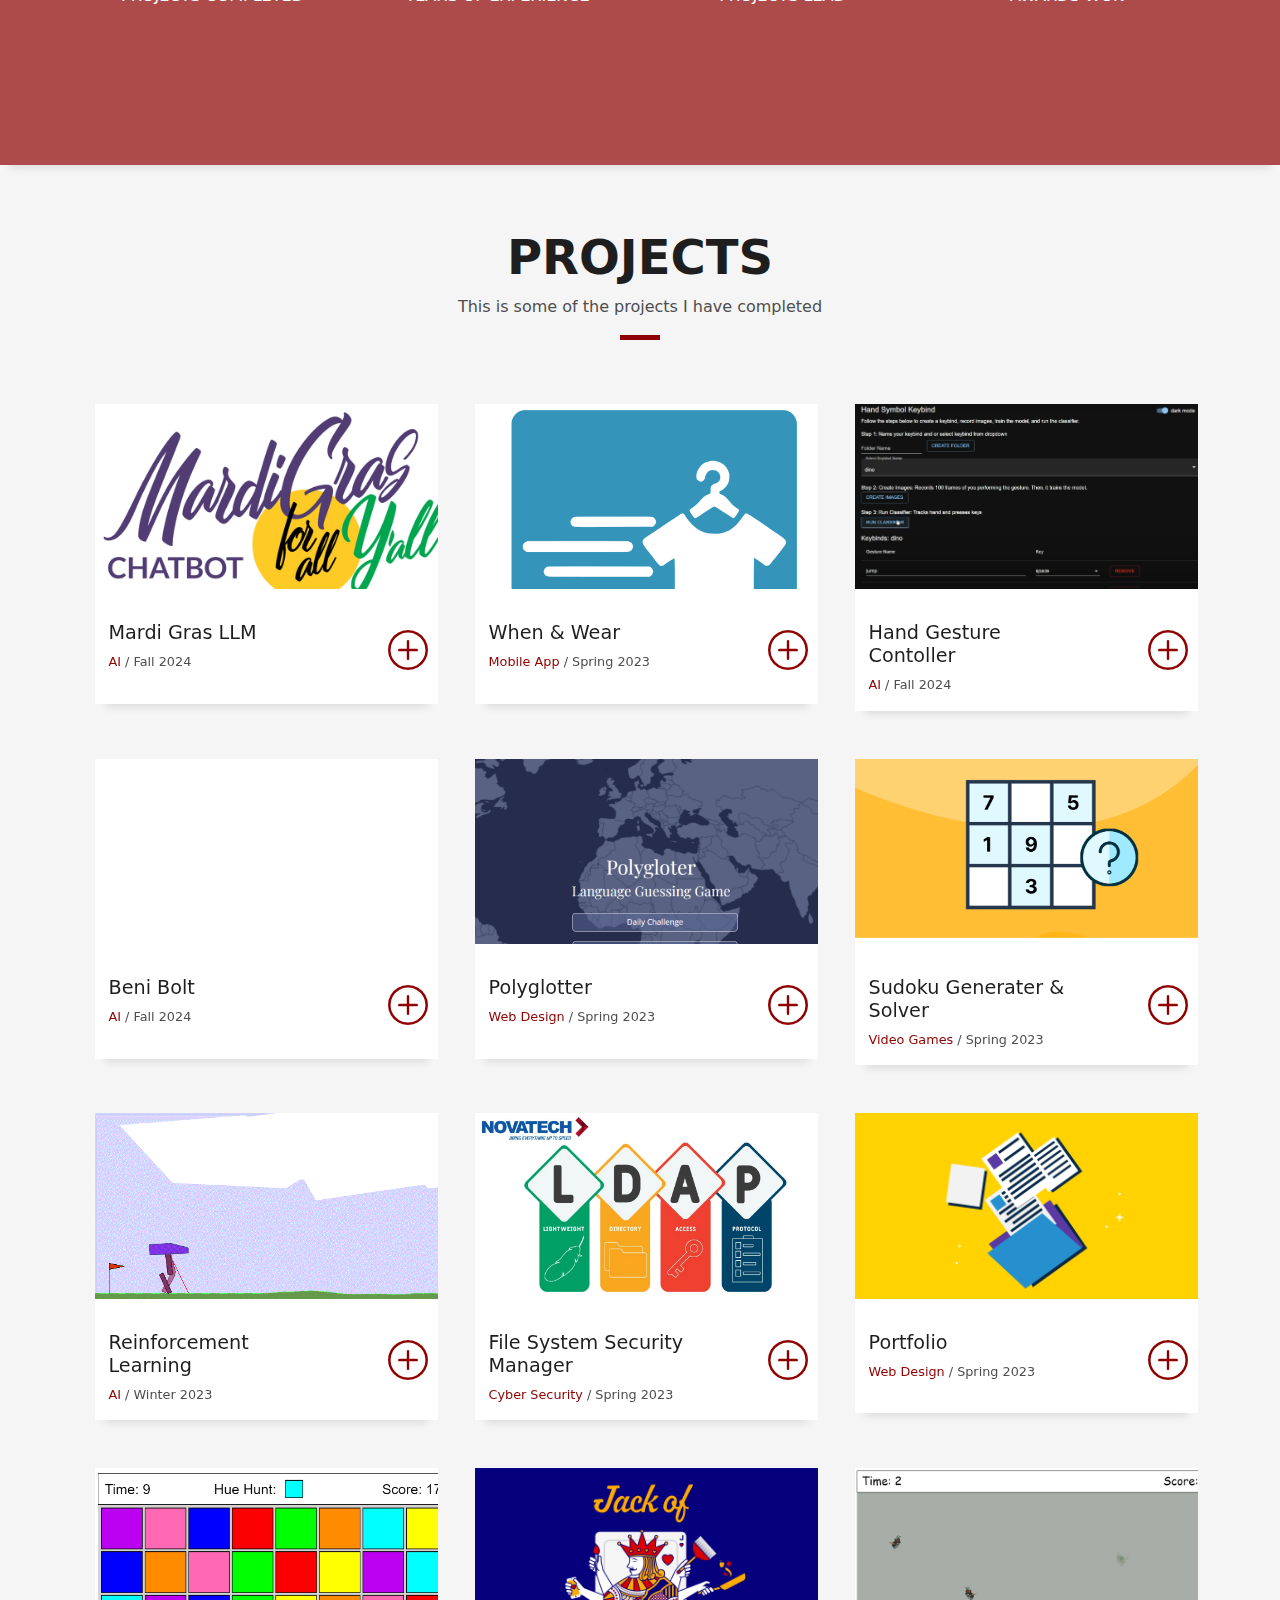
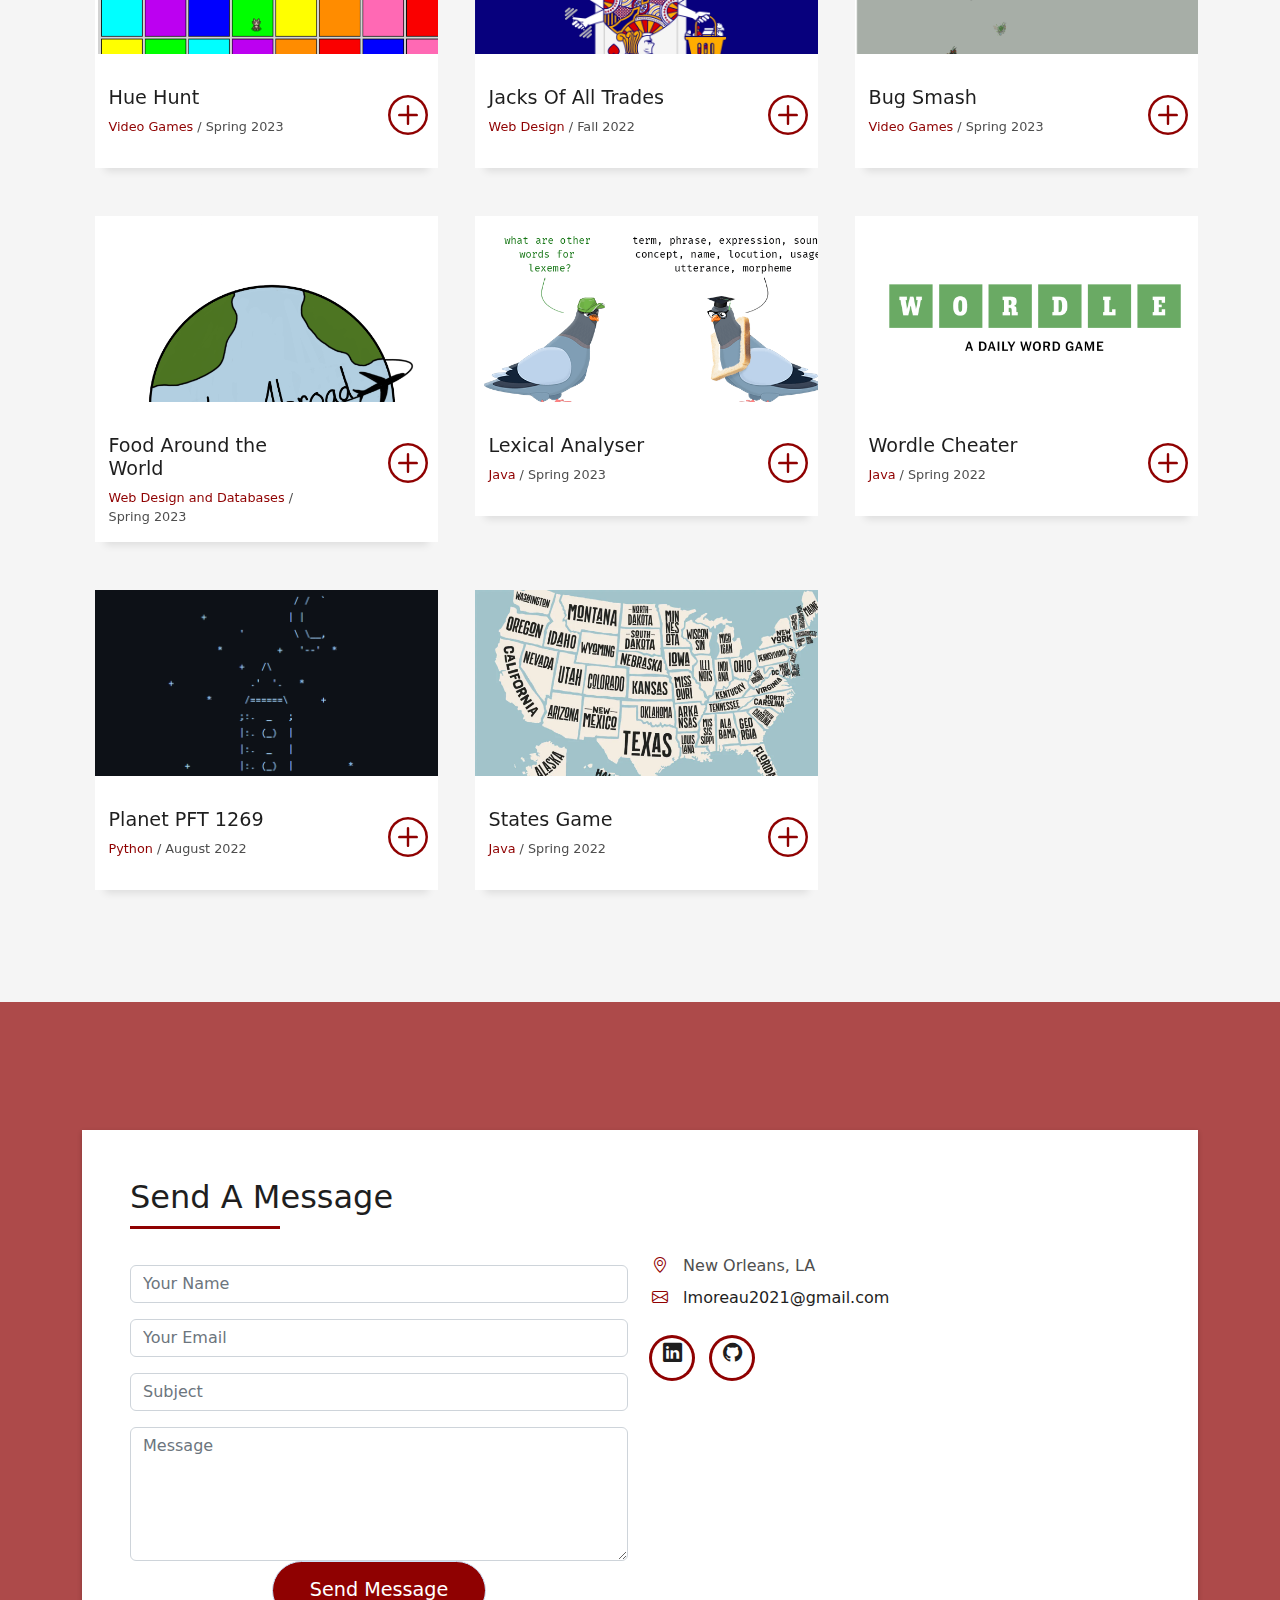
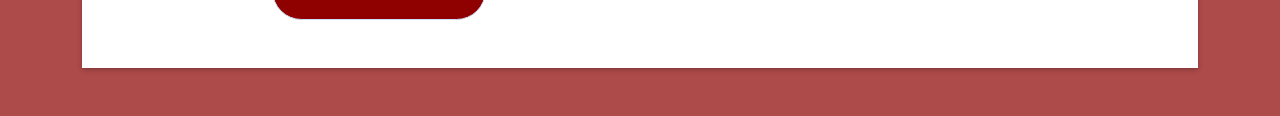
==== commit 48c2438c: "updated portfolio" ====
--- a/index.html
+++ b/index.html
@@ -71,23 +71,23 @@
                     <div class="col-sm-6 col-md-7">
                       <div class="about-info">
                         <p><span class="title-s">Name: </span> <span>Lilly Moreau</span></p>
-                        <p><span class="title-s">Profile: </span> <span>College Student & Software Engineering Intern</span></p>
+                        <p><span class="title-s">Profile: </span> <span>Software Engineering</span></p>
                         <p><span class="title-s">Email: </span> <span>lmoreau2021@gmail.com</span></p>
-                        <p><span class="title-s">Phone: </span> <span>(504) 234-6866</span></p>
+                        <p><span class="title-s">LinkedIn: </span> <a href="https://linkedin.com/in/lillian-moreau/">/in/lillian-moreau/</a></p>
                       </div>
                     </div>
                   </div>
                   <div class="skill-mf">
                     <p class="title-s">Skills</p>
-                    <span>Java</span> <span class="pull-right">85%</span>
+                    <span>Java</span> <span class="pull-right">80%</span>
                     <div class="progress">
                       <div class="progress-bar" role="progressbar" style="width: 85%;" aria-valuenow="85" aria-valuemin="0" aria-valuemax="100"></div>
                     </div>
-                    <span>HTML/JS/CSS</span> <span class="pull-right">70%</span>
+                    <span>HTML/JS/CSS</span> <span class="pull-right">80%</span>
                     <div class="progress">
                       <div class="progress-bar" role="progressbar" style="width: 70%" aria-valuenow="70" aria-valuemin="0" aria-valuemax="100"></div>
                     </div>
-                    <span>Python</span> <span class="pull-right">55%</span>
+                    <span>Python</span> <span class="pull-right">65%</span>
                     <div class="progress">
                       <div class="progress-bar" role="progressbar" style="width: 55%" aria-valuenow="55" aria-valuemin="0" aria-valuemax="100"></div>
                     </div>
@@ -95,7 +95,7 @@
                     <div class="progress">
                       <div class="progress-bar" role="progressbar" style="width: 50%" aria-valuenow="50" aria-valuemin="0" aria-valuemax="100"></div>
                     </div>
-                    <span>MySQL</span> <span class="pull-right">50%</span>
+                    <span>Azure</span> <span class="pull-right">40%</span>
                     <div class="progress">
                       <div class="progress-bar" role="progressbar" style="width: 50%" aria-valuenow="50" aria-valuemin="0" aria-valuemax="100"></div>
                     </div>
@@ -109,11 +109,8 @@
                       </h5>
                     </div>
                     <p class="lead">
-                      I am a senior at Louisiana State University majoring in Computer Science with a concentration in Software Engineering. <br><br>Currently, I am a technical Intern at DXC Technology since June 2022 (except for the summer of 2023). I have worked on multiple internal projects as a Scrum Master, Business Analyst, AWS Developer, Design Thinker, and frontend developer, and I am exploring UX/UI design. <br><br>I was also a software engineering intern at Chevron in Houston, TX during the summer of 2023. I primarily worked in python doing geospatial work. <br><br>I am also a fourth degree black belt and instructor in Tiger Rock Martial Arts, and I am the alumni chair at an LSU organization called the Society of Peer Mentors. I also do Brazilian jiu-jitsu and rock climbing in my free time.
+                      I am a recent graduate of Computer Science at Louisiana State University (May 2024). <br><br>Currently, I am a Software Engineer at Chevron. I have also worked for DXC Technology as a Technical Intern for two years. I have worked on multiple projects as Lead Full Stack Developer, Scrum Master, Business Analyst, AWS & Azure Developer, and Design Thinker. <br><br> The majority of my projects have leveraged AI from tools using facial recognition, geospatial imagery, design thinking to html generation, and themed chatbots. <br><br>I am also a fifth degree black belt and instructor in Tiger Rock Martial Arts, and I do Brazilian jiu-jitsu and rock climbing in my free time.
                     </p>
-                    <object data="\Users\lmore\OneDrive\Desktop\Lillian Moreau Resume 8-23-23.pdf" type="application/pdf" width="100%" height="500px">
-                      <p>Unable to display PDF file. <a href="\Users\lmore\OneDrive\Desktop\Lillian Moreau Resume 8-23-23.pdf">Download</a> instead.</p>
-                    </object>
                   </div>
                 </div>
               </div>
@@ -132,7 +129,7 @@
                 <span class="ico-circle"><i class="bi bi-check"></i></span>
               </div>
               <div class="counter-num">
-                <p data-purecounter-start="0" data-purecounter-end="25" data-purecounter-duration="1" class="counter purecounter"></p>
+                <p data-purecounter-start="0" data-purecounter-end="45" data-purecounter-duration="1" class="counter purecounter"></p>
                 <span class="counter-text">PROJECTS COMPLETED</span>
               </div>
             </div>
@@ -143,7 +140,7 @@
                 <span class="ico-circle"><i class="bi bi-journal-richtext"></i></span>
               </div>
               <div class="counter-num">
-                <p data-purecounter-start="0" data-purecounter-end="4" data-purecounter-duration="1" class="counter purecounter"></p>
+                <p data-purecounter-start="0" data-purecounter-end="6" data-purecounter-duration="1" class="counter purecounter"></p>
                 <span class="counter-text">YEARS OF EXPERIENCE</span>
               </div>
             </div>
@@ -154,7 +151,7 @@
                 <span class="ico-circle"><i class="bi bi-people"></i></span>
               </div>
               <div class="counter-num">
-                <p data-purecounter-start="0" data-purecounter-end="6" data-purecounter-duration="1" class="counter purecounter"></p>
+                <p data-purecounter-start="0" data-purecounter-end="10" data-purecounter-duration="1" class="counter purecounter"></p>
                 <span class="counter-text">PROJECTS LEAD</span>
               </div>
             </div>
@@ -165,7 +162,7 @@
                 <span class="ico-circle"><i class="bi bi-award"></i></span>
               </div>
               <div class="counter-num">
-                <p data-purecounter-start="0" data-purecounter-end="12" data-purecounter-duration="1" class="counter purecounter"></p>
+                <p data-purecounter-start="0" data-purecounter-end="9" data-purecounter-duration="1" class="counter purecounter"></p>
                 <span class="counter-text">AWARDS WON</span>
               </div>
             </div>
@@ -242,56 +239,6 @@
       </div>
     </section><!-- End Portfolio Section -->
     
-    <!-- ======= Testimonials Section =======
-    <div class="testimonials paralax-mf bg-image" style="background-image: url(assets/img/overlay-bg.jpg)">
-      <div class="overlay-mf"></div>
-      <div class="container">
-        <div class="row">
-          <div class="col-md-12">
-
-            <div class="testimonials-slider swiper" data-aos="fade-up" data-aos-delay="100">
-              <div class="swiper-wrapper">
-
-                <div class="swiper-slide">
-                  <div class="testimonial-box">
-                    <div class="author-test">
-                      <img src="assets/img/testimonial-2.jpg" alt="" class="rounded-circle b-shadow-a">
-                      <span class="author">David Morton</span>
-                    </div>
-                    <div class="content-test">
-                      <p class="description lead">
-                        Curabitur arcu erat, accumsan id imperdiet et, porttitor at sem. Lorem ipsum dolor sit amet,
-                        consectetur adipiscing elit.
-                      </p>
-                    </div>
-                  </div>
-                </div>
-
-                <div class="swiper-slide">
-                  <div class="testimonial-box">
-                    <div class="author-test">
-                      <img src="assets/img/testimonial-4.jpg" alt="" class="rounded-circle b-shadow-a">
-                      <span class="author">Marta Socrate</span>
-                    </div>
-                    <div class="content-test">
-                      <p class="description lead">
-                        Curabitur arcu erat, accumsan id imperdiet et, porttitor at sem. Lorem ipsum dolor sit amet,
-                        consectetur adipiscing elit.
-                      </p>
-                    </div>
-                  </div>
-                </div>
-              </div>
-              <div class="swiper-pagination"></div>
-            </div>
-          <div id="testimonial-mf" class="owl-carousel owl-theme">
-          
-        </div> 
-          </div>
-        </div>
-      </div>
-    </div>
-    <-- End Testimonials Section -->
 
     <!-- ======= Contact Section ======= -->
     <section id="contact" class="paralax-mf footer-paralax bg-image sect-mt4 route" style="background-image: url(assets/img/overlay-bg.jpg)">
@@ -345,7 +292,6 @@
                     <div class="more-info">
                       <ul class="list-ico">
                         <li><span class="bi bi-geo-alt"></span> New Orleans, LA</li>
-                        <li><span class="bi bi-phone"></span> (504) 234-6866</li>
                         <li><span class="bi bi-envelope"></span> <a href="mailto:lmoreau2021@gmail.com">lmoreau2021@gmail.com</a></li>
                       </ul>
                     </div>
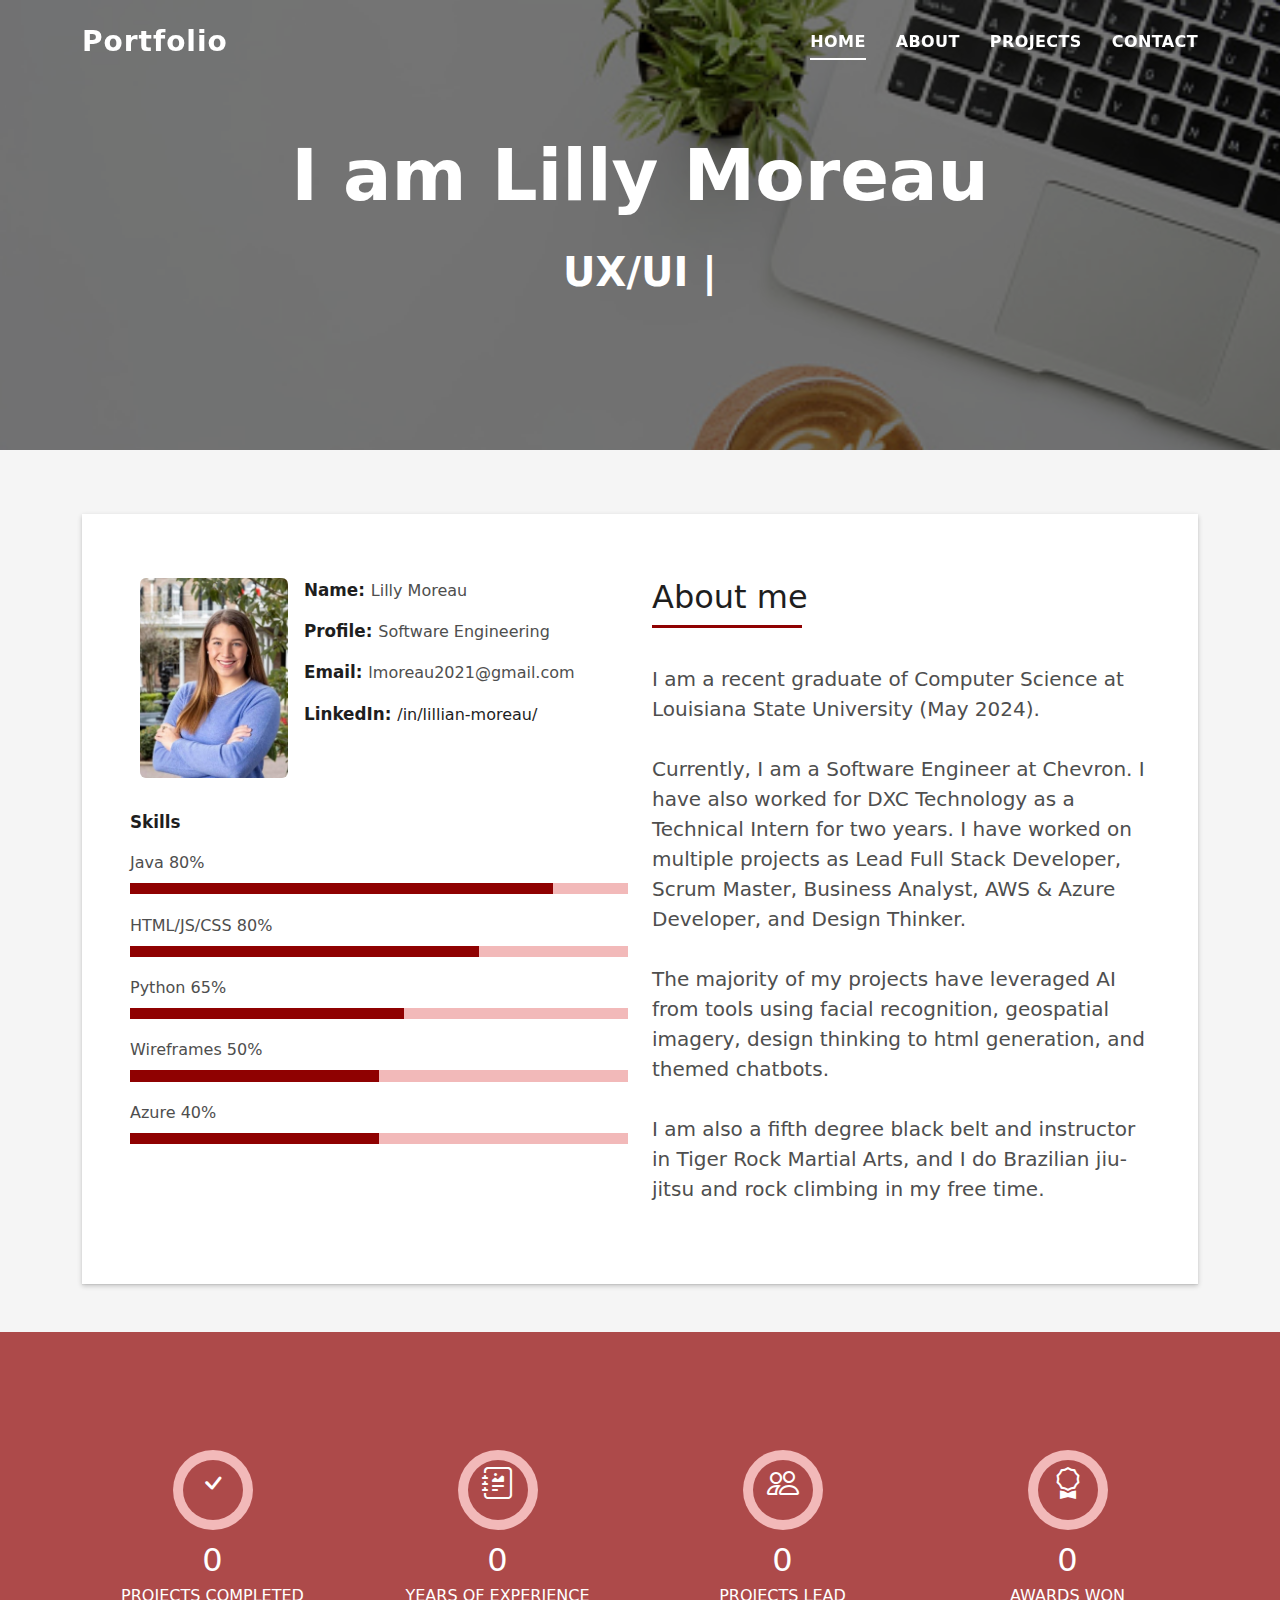
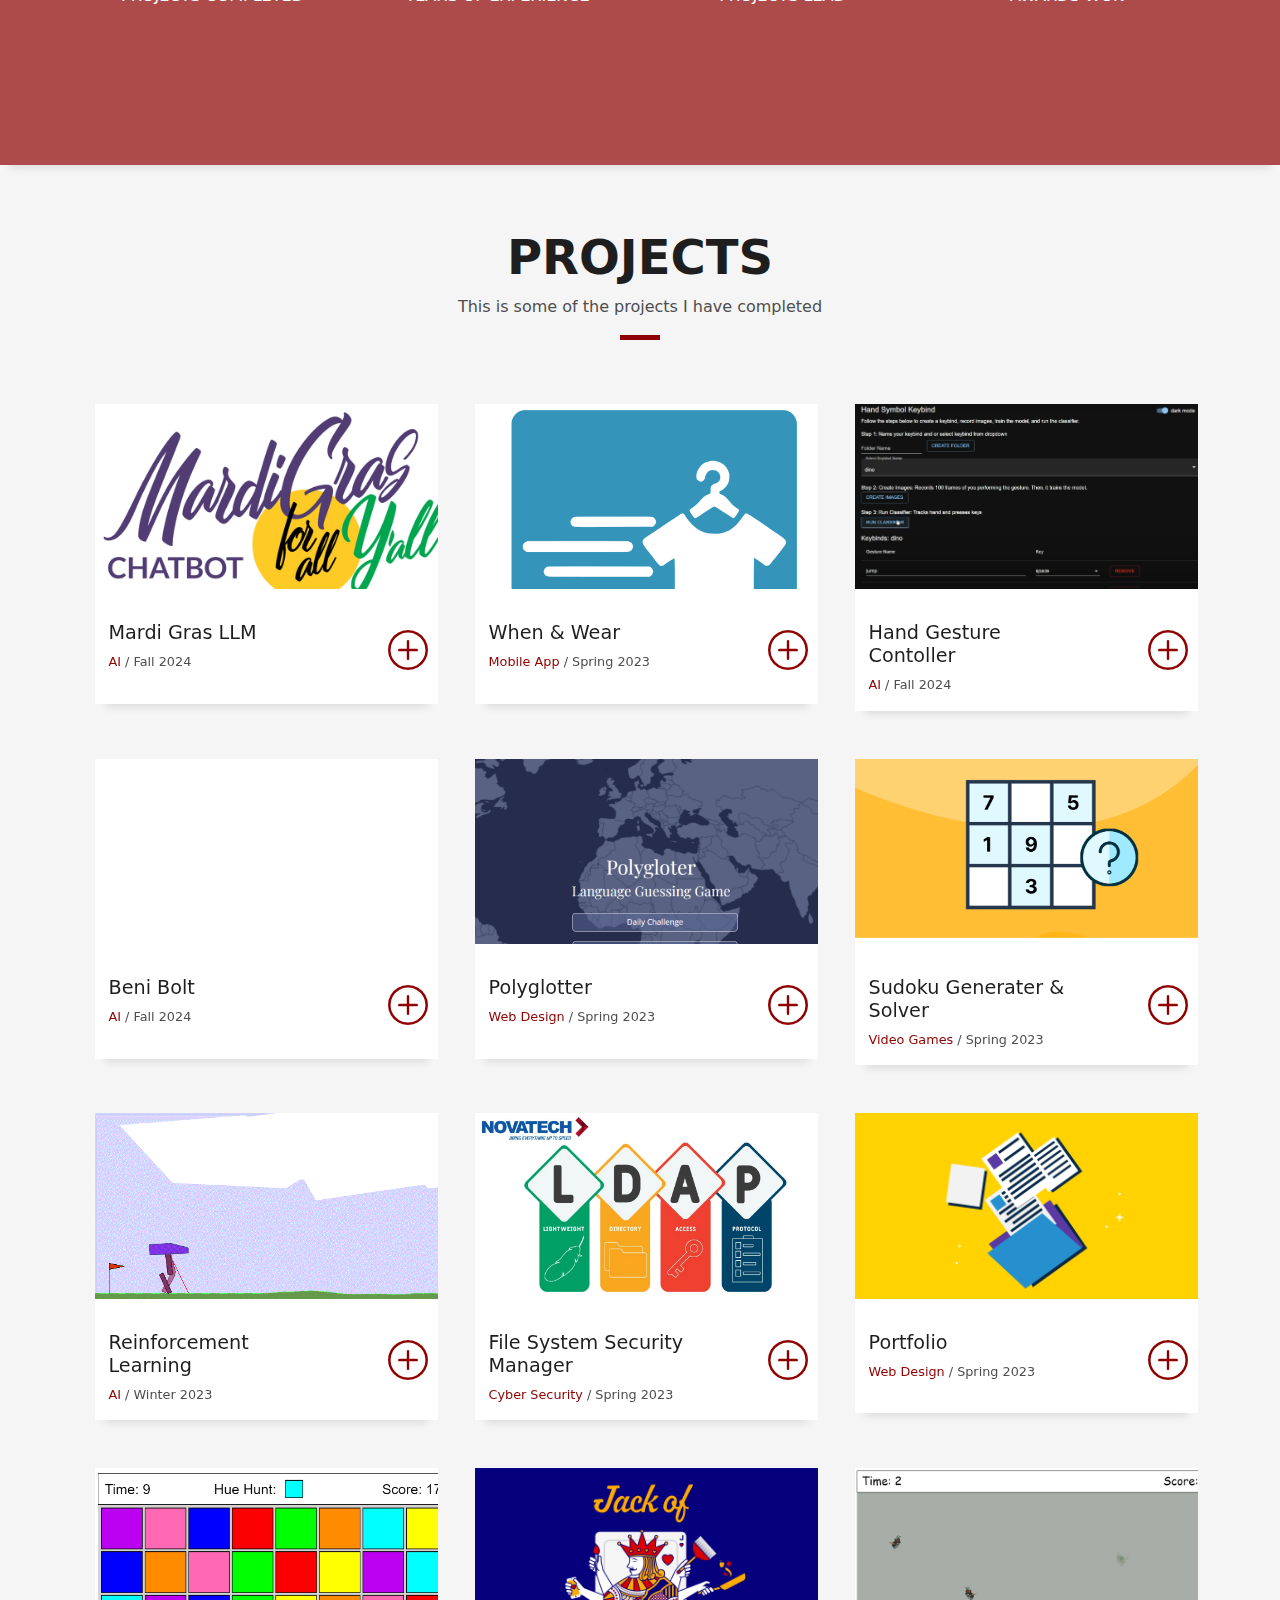
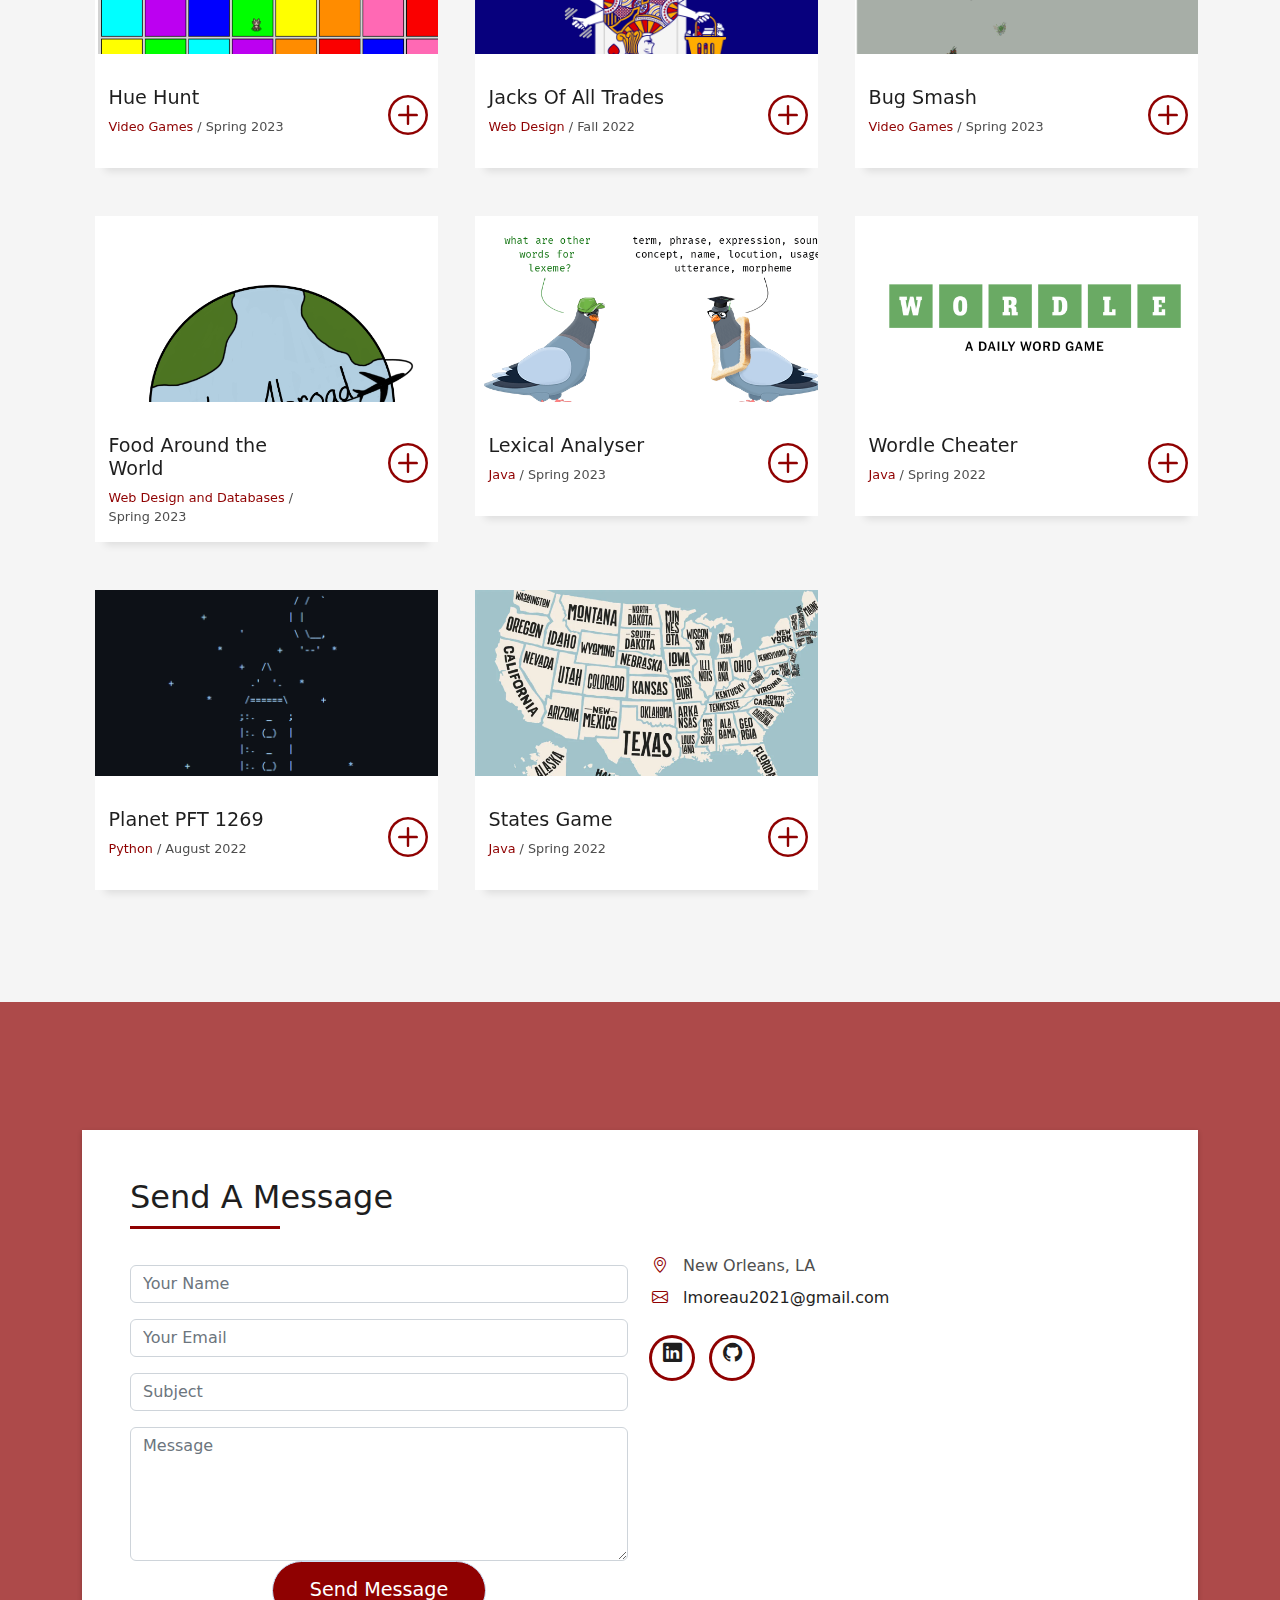
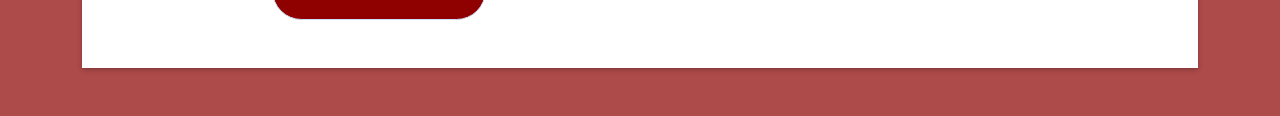
==== commit 4193d3ec: "fixed format and embed" ====
--- a/index.html
+++ b/index.html
@@ -4,7 +4,6 @@
 <head>
   <meta charset="utf-8">
   <meta content="width=device-width, initial-scale=1.0" name="viewport">
-
   <title>Lilly's Portfolio</title>
   <meta content="" name="description">
   <meta content="" name="keywords">
--- a/assets/css/style.css
+++ b/assets/css/style.css
@@ -1241,21 +1241,16 @@
 .image-container {
   position: relative;
   width: 100%;
-  height: 0;
-  padding-top: 55%; /* You can adjust this value to control the aspect ratio */
   overflow: hidden;
-  background-color: #8f0101;
 
 }
 
 .project-image {
-  position: absolute;
-  top: 50%;
-  left: 50%;
-  transform: translate(-50%, -50%);
-  max-width: 100%;
-  max-height: 100%;
-  object-fit: contain; /* Use contain to fit the image within the container */
-}
-
-
+  position: relative;
+  width: 100%;
+  height: max-content;
+  overflow: hidden;
+  
+}
+
+
